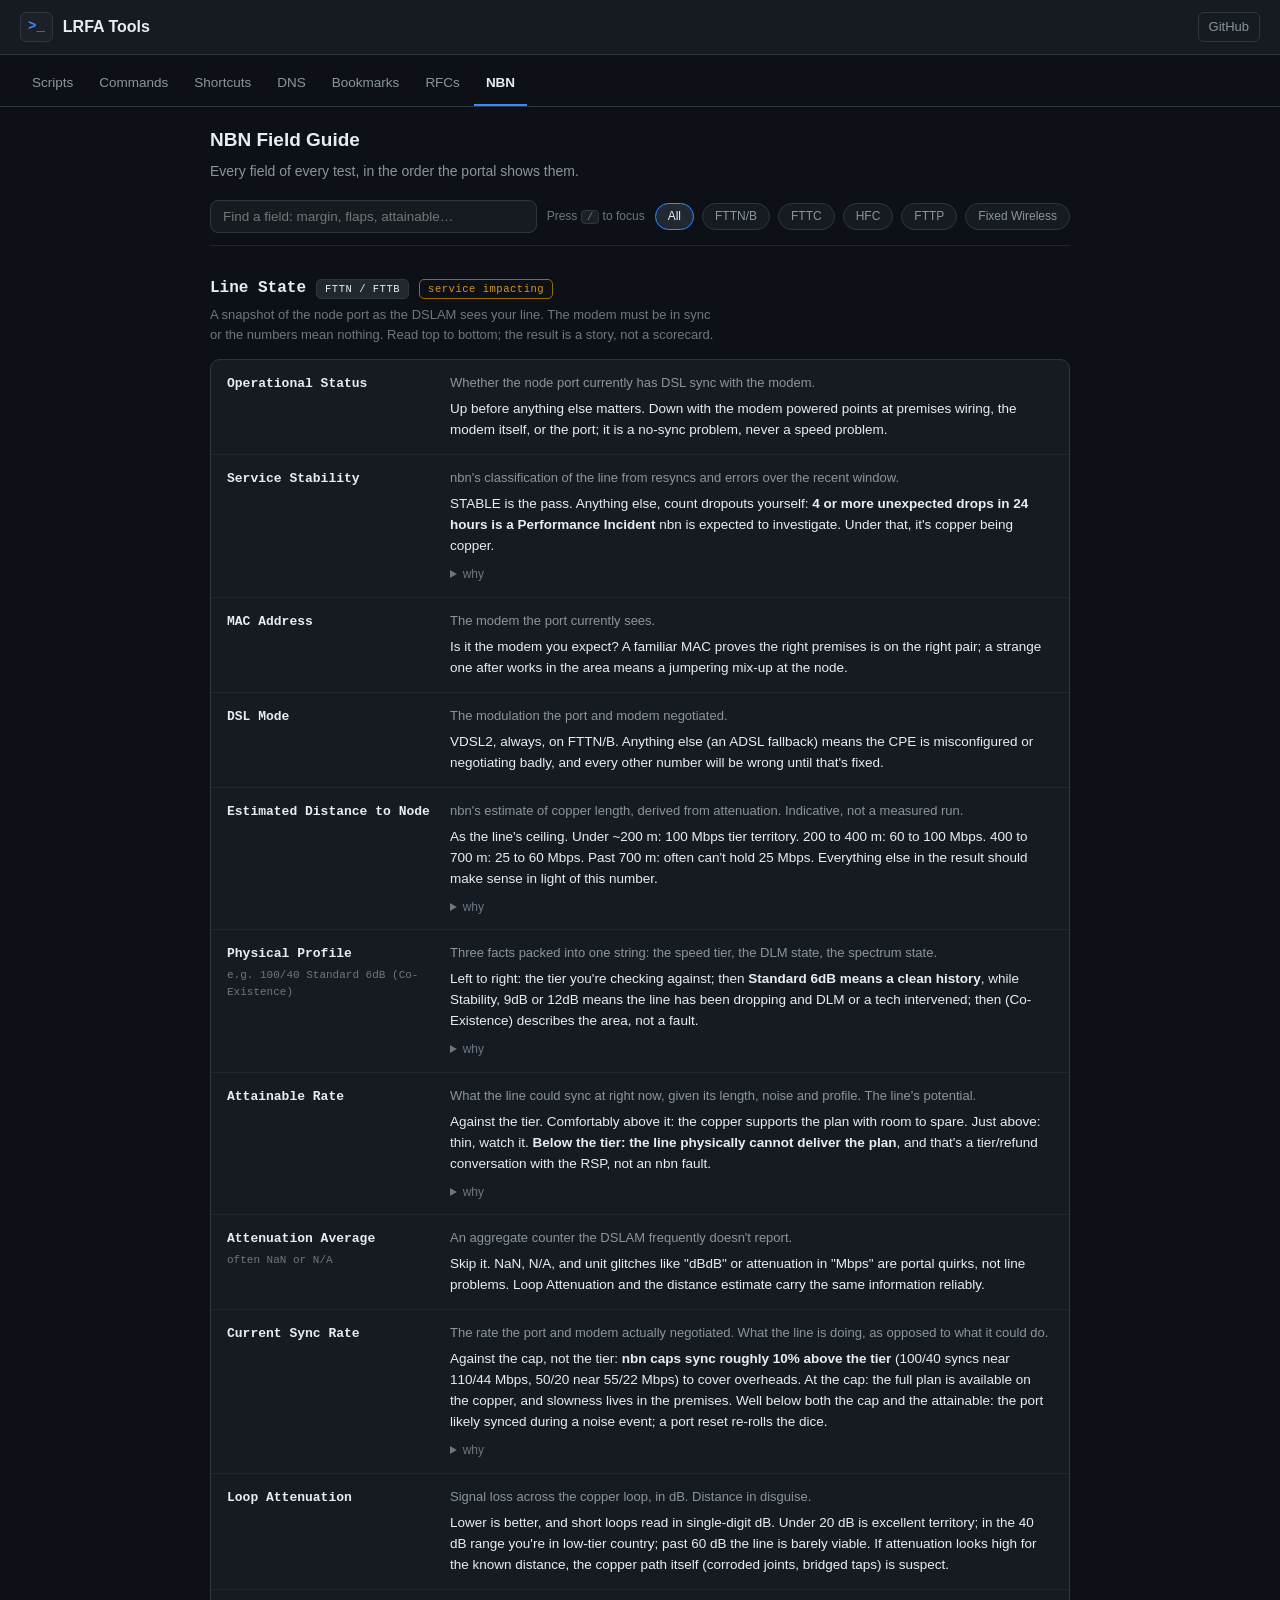
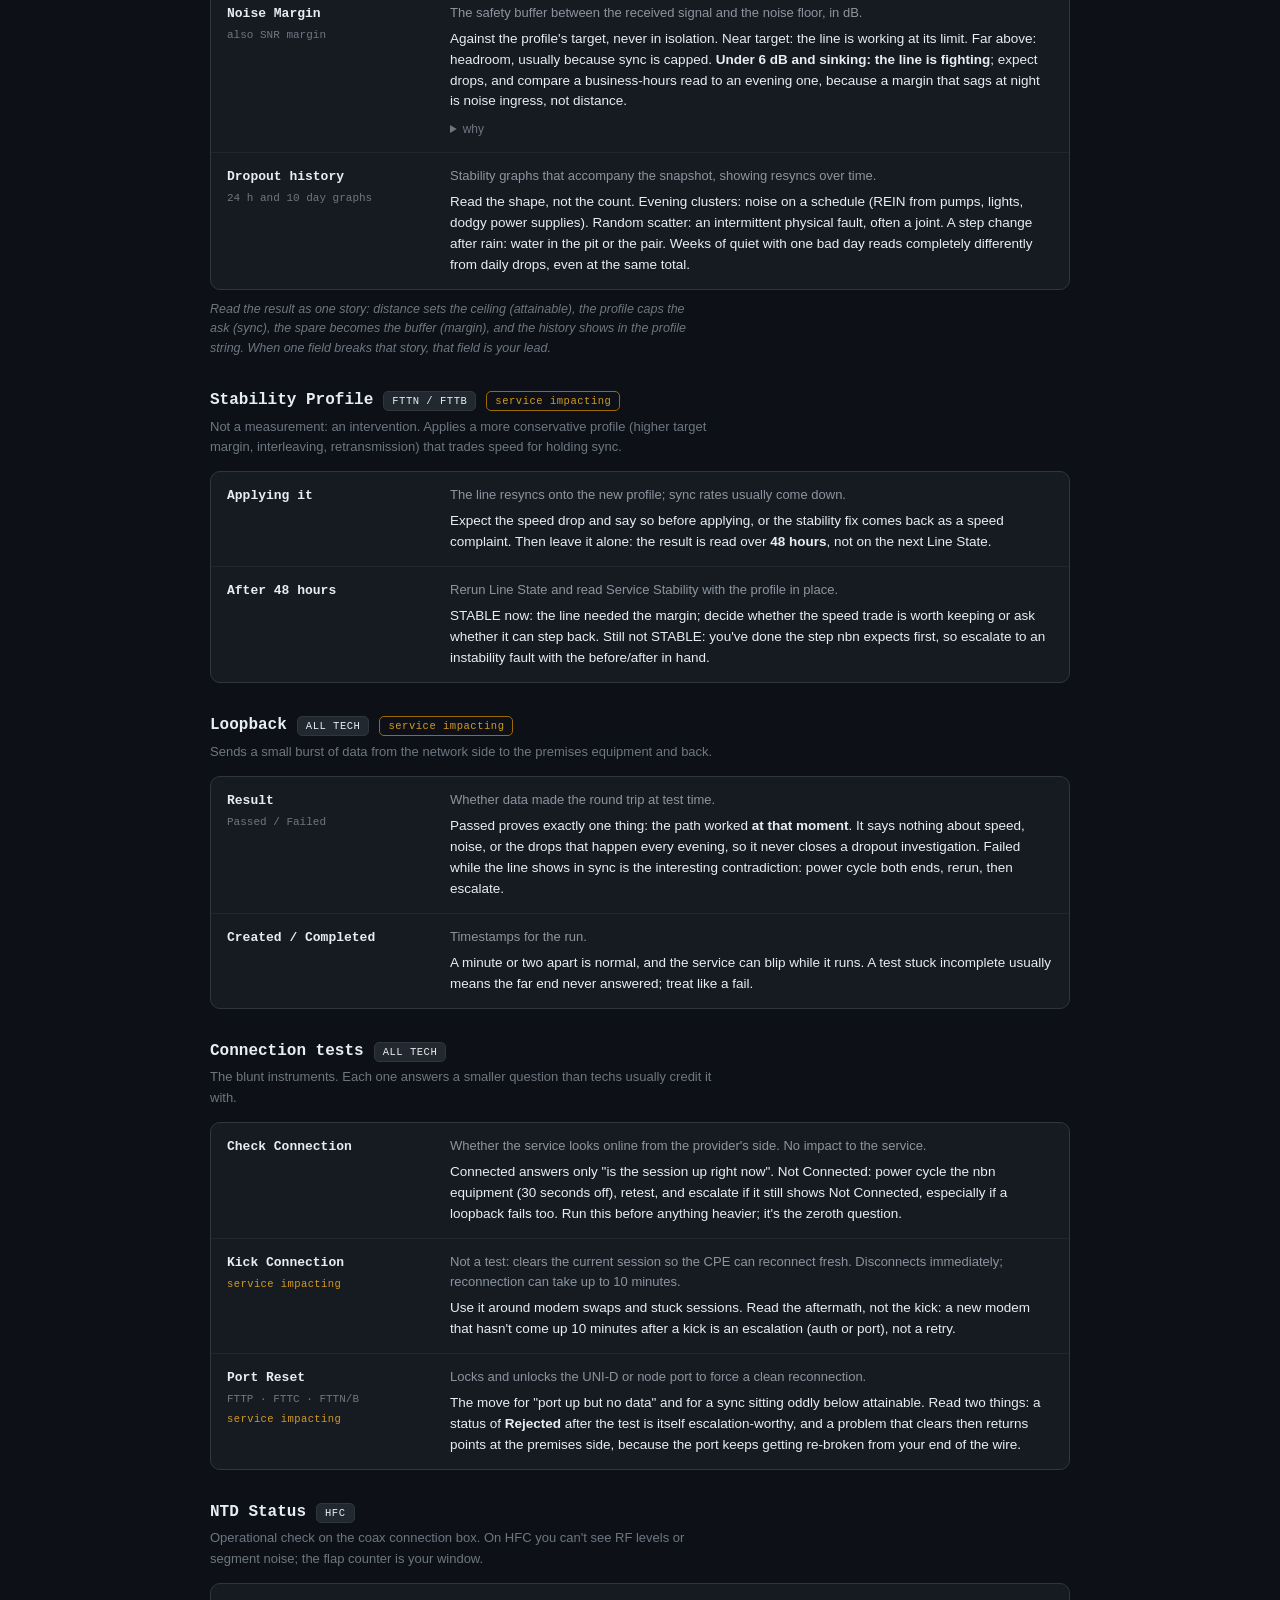
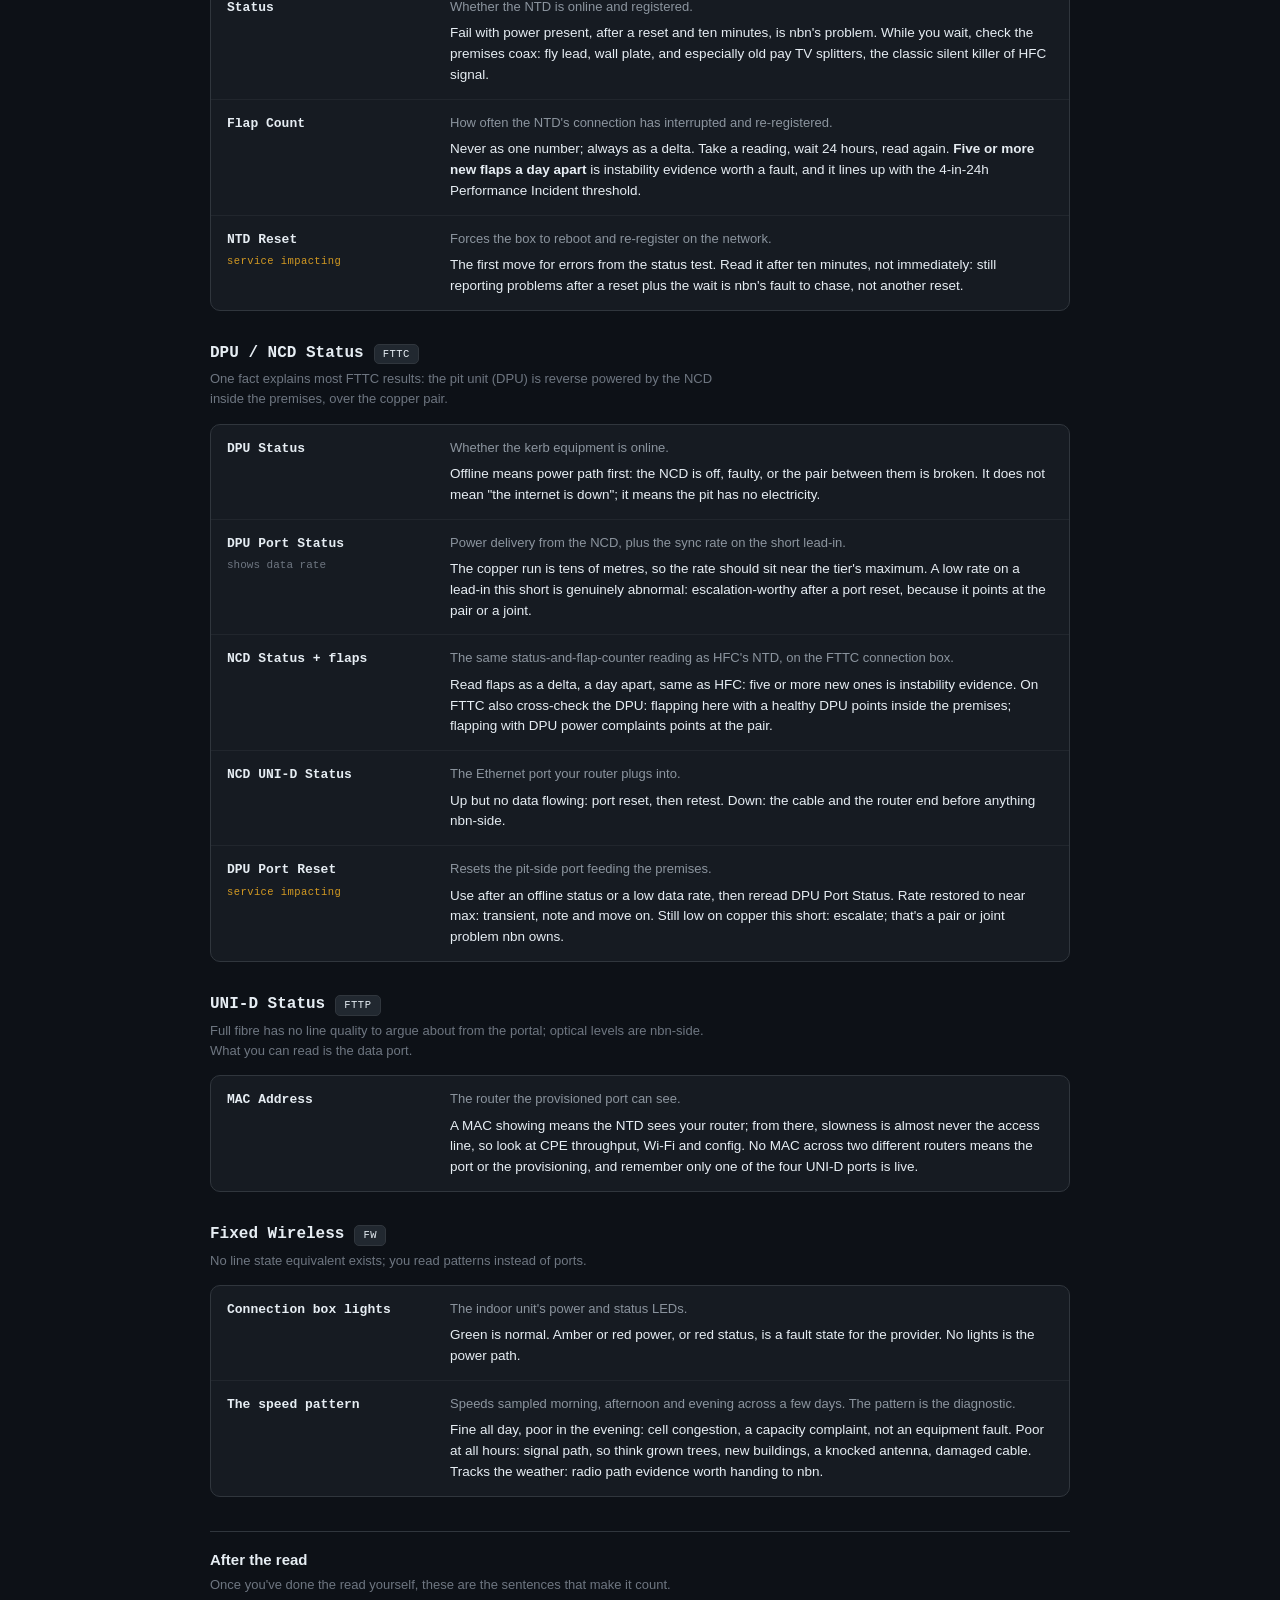
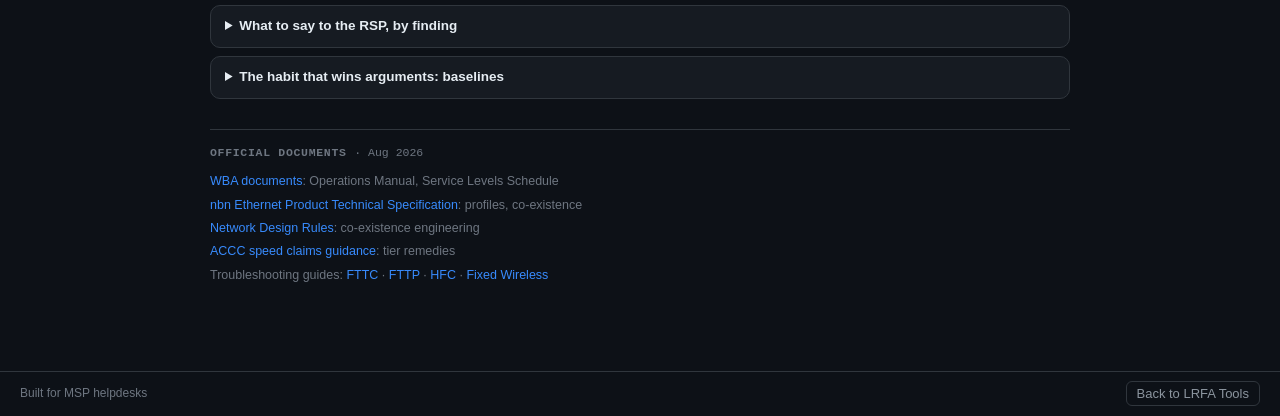
==== docs/nbn/index.html @ 5515a80c "Add NBN Field Guide section at /nbn/ with tab link" ====
<!DOCTYPE html>
<html lang="en-AU">
<head>
<meta charset="UTF-8">
<meta name="viewport" content="width=device-width, initial-scale=1.0">
<meta name="description" content="NBN Field Guide: a field-by-field reading reference for techs. Every field of every NBN test, in the order the portal shows them.">
<title>NBN Field Guide · LRFA Tools</title>
<style>
  :root {
    color-scheme: dark;
    --bg: #0d1117; --surface: #161b22; --card: #1c2128; --card-hover: #212830;
    --border: #30363d; --border-sub: #21262d;
    --text: #e6edf3; --sub: #8b949e; --sub2: #6e7681; --acc: #388bfd;
    --mono: SFMono-Regular, Consolas, "Liberation Mono", Menlo, monospace;
  }
  * { box-sizing: border-box; }
  body { margin: 0; background: var(--bg); color: var(--text); line-height: 1.55;
    font-family: -apple-system, BlinkMacSystemFont, "Segoe UI", Roboto, Helvetica, Arial, sans-serif; }
  a { color: var(--acc); text-decoration: none; }
  a:hover { text-decoration: underline; }

  header.site { display: flex; align-items: center; justify-content: space-between; background: var(--surface); border-bottom: 1px solid var(--border); padding: 12px 20px; position: sticky; top: 0; z-index: 5; }
  .brand { display: flex; align-items: center; gap: 10px; }
  .brand-icon { font-family: var(--mono); background: var(--card); border: 1px solid var(--border); border-radius: 6px; color: var(--acc); padding: 3px 7px; font-size: 14px; font-weight: 600; }
  .brand h1 { font-size: 16px; margin: 0; font-weight: 600; }
  .gh { color: var(--sub); font-size: 13px; border: 1px solid var(--border); border-radius: 6px; padding: 4px 10px; }
  .gh:hover { color: var(--text); text-decoration: none; }
  nav.tabs { display: flex; gap: 2px; padding: 10px 20px 0; border-bottom: 1px solid var(--border); overflow-x: auto; background: var(--bg); }
  .tab { color: var(--sub); font-size: 13.5px; padding: 8px 12px 10px; border-bottom: 2px solid transparent; white-space: nowrap; }
  .tab:hover { color: var(--text); text-decoration: none; }
  .tab.on { color: var(--text); border-bottom-color: var(--acc); font-weight: 600; }

  .wrap { max-width: 900px; margin: 0 auto; padding: 0 20px 64px; }
  .intro { padding: 18px 0 4px; }
  .intro h2 { font-size: 19px; margin: 0 0 6px; }
  .intro p { color: var(--sub); font-size: 14px; margin: 0; max-width: 68ch; }

  .controls { display: flex; flex-wrap: wrap; align-items: center; gap: 10px; padding: 14px 0 4px; position: sticky; top: 49px; background: var(--bg); z-index: 4; border-bottom: 1px solid var(--border-sub); padding-bottom: 12px; }
  #q { flex: 1; min-width: 200px; background: var(--surface); border: 1px solid var(--border); border-radius: 8px; color: var(--text); font-size: 13.5px; padding: 8px 12px; }
  #q:focus { outline: none; border-color: var(--acc); }
  .hint { color: var(--sub2); font-size: 12px; white-space: nowrap; }
  .hint kbd { background: var(--card); border: 1px solid var(--border); border-radius: 4px; padding: 0 5px; font-family: var(--mono); font-size: 11px; }
  .chips { display: flex; flex-wrap: wrap; gap: 8px; }
  .chip { font-size: 12px; color: var(--sub); background: var(--surface); border: 1px solid var(--border); border-radius: 999px; padding: 3px 12px; cursor: pointer; user-select: none; }
  .chip.on { background: var(--card-hover); border-color: var(--acc); color: var(--text); }

  section.test { margin-top: 30px; }
  .thead { display: flex; align-items: baseline; gap: 10px; flex-wrap: wrap; }
  .thead h3 { font-family: var(--mono); font-size: 16px; margin: 0; }
  .badge { font-family: var(--mono); font-size: 10.5px; letter-spacing: 0.05em; color: var(--text); background: var(--card-hover); border: 1px solid var(--border); border-radius: 5px; padding: 1px 8px; }
  .badge.si { border-color: #9e6a03; color: #d29922; background: transparent; }
  .tsub { color: var(--sub2); font-size: 13px; margin: 4px 0 0; max-width: 70ch; }
  .tnote { color: var(--sub2); font-size: 12.5px; margin: 10px 0 0; max-width: 70ch; font-style: italic; }

  .fields { margin-top: 14px; border: 1px solid var(--border); border-radius: 10px; background: var(--surface); overflow: hidden; }
  .field { display: grid; grid-template-columns: 205px minmax(0, 1fr); gap: 4px 18px; padding: 13px 16px; border-top: 1px solid var(--border-sub); }
  .field:first-child { border-top: 0; }
  .fname { font-family: var(--mono); font-size: 13px; font-weight: 600; color: var(--text); padding-top: 1px; }
  .fname .fx { display: block; font-weight: 400; font-size: 11px; color: var(--sub2); margin-top: 3px; }
  .fname .sit { display: block; font-weight: 400; font-size: 10.5px; letter-spacing: 0.04em; color: #d29922; margin-top: 3px; }
  .fbody .what { color: var(--sub); font-size: 13px; margin: 0 0 6px; }
  .fbody .read { color: var(--text); font-size: 13.5px; margin: 0; }
  .fbody details { margin-top: 8px; }
  .fbody summary { cursor: pointer; color: var(--sub2); font-size: 12px; user-select: none; }
  .fbody summary:hover { color: var(--sub); }
  .fbody details p { color: var(--sub); font-size: 12.5px; margin: 7px 0 0; max-width: 64ch; }
  mark { background: transparent; color: var(--text); font-weight: 600; }

  .after { margin-top: 34px; border-top: 1px solid var(--border); padding-top: 16px; }
  .after h3 { font-size: 15px; margin: 0 0 4px; }
  .after > p { color: var(--sub2); font-size: 13px; margin: 0 0 10px; }
  .after details { background: var(--surface); border: 1px solid var(--border); border-radius: 10px; padding: 0; margin-top: 8px; }
  .after summary { cursor: pointer; padding: 10px 14px; font-size: 13.5px; font-weight: 600; }
  .after .din { padding: 2px 14px 12px; }
  .after .din p { font-size: 13px; color: var(--sub); margin: 8px 0 0; max-width: 72ch; }
  .after .din .q { font-family: var(--mono); font-size: 12px; color: var(--sub); background: var(--bg); border: 1px solid var(--border-sub); border-radius: 6px; padding: 8px 11px; margin-top: 8px; }

  .docs { border-top: 1px solid var(--border); margin-top: 30px; padding-top: 14px; }
  .docs h4 { font-family: var(--mono); font-size: 11.5px; text-transform: uppercase; letter-spacing: 0.06em; color: var(--sub2); margin: 0 0 8px; font-weight: 600; }
  .docs h4 span { text-transform: none; letter-spacing: 0; font-weight: 400; }
  .docs ul { list-style: none; margin: 0; padding: 0; font-size: 12.5px; color: var(--sub2); }
  .docs li { padding: 2px 0; }
  footer.site { border-top: 1px solid var(--border); color: var(--sub2); font-size: 12px; padding: 12px 20px; display: flex; justify-content: space-between; margin-top: 20px; }
  .empty { color: var(--sub2); font-size: 13px; padding: 14px 4px; }
  [hidden] { display: none !important; }

  @media (max-width: 640px) {
    .field { grid-template-columns: 1fr; }
    .fname .fx { display: inline; margin-left: 6px; }
  }
  @media print {
    header.site, nav.tabs, .controls, .deeper, footer.site { display: none; }
    body { background: #fff; color: #111; }
    .fields, .after details { border-color: #bbb; background: #fff; }
    .field { border-color: #ddd; }
    .fname, .fbody .read, .thead h3 { color: #111; }
    .fbody .what, .fbody details p, .tsub { color: #444; }
    .fbody details { display: block; }
    .fbody details[open] summary { display: none; }
  }
</style>
</head>
<body>
<header class="site">
  <div class="brand"><span class="brand-icon">&gt;_</span><h1>LRFA Tools</h1></div>
  <a class="gh" href="https://github.com/lachlanalston/SupportTools">GitHub</a>
</header>
<nav class="tabs">
  <a class="tab" href="/">Scripts</a>
  <a class="tab" href="/">Commands</a>
  <a class="tab" href="/">Shortcuts</a>
  <a class="tab" href="/">DNS</a>
  <a class="tab" href="/">Bookmarks</a>
  <a class="tab" href="/">RFCs</a>
  <a class="tab on" href="/nbn/">NBN</a>
</nav>
<div class="wrap">

  <div class="intro">
    <h2>NBN Field Guide</h2>
    <p>Every field of every test, in the order the portal shows them.</p>
  </div>

  <div class="controls">
    <input type="search" id="q" placeholder="Find a field: margin, flaps, attainable…">
    <span class="hint">Press <kbd>/</kbd> to focus</span>
    <div class="chips" id="techchips">
      <span class="chip on" data-tech="all">All</span>
      <span class="chip" data-tech="fttn">FTTN/B</span>
      <span class="chip" data-tech="fttc">FTTC</span>
      <span class="chip" data-tech="hfc">HFC</span>
      <span class="chip" data-tech="fttp">FTTP</span>
      <span class="chip" data-tech="fw">Fixed Wireless</span>
    </div>
  </div>

  <section class="test" data-tech="fttn">
    <div class="thead"><h3>Line State</h3><span class="badge">FTTN / FTTB</span><span class="badge si">service impacting</span></div>
    <p class="tsub">A snapshot of the node port as the DSLAM sees your line. The modem must be in sync or the numbers mean nothing. Read top to bottom; the result is a story, not a scorecard.</p>
    <div class="fields">

      <div class="field" data-k="operational status up down sync port">
        <div class="fname">Operational Status</div>
        <div class="fbody">
          <p class="what">Whether the node port currently has DSL sync with the modem.</p>
          <p class="read">Up before anything else matters. Down with the modem powered points at premises wiring, the modem itself, or the port; it is a no-sync problem, never a speed problem.</p>
        </div>
      </div>

      <div class="field" data-k="service stability stable unstable dropouts resync performance incident">
        <div class="fname">Service Stability</div>
        <div class="fbody">
          <p class="what">nbn's classification of the line from resyncs and errors over the recent window.</p>
          <p class="read">STABLE is the pass. Anything else, count dropouts yourself: <mark>4 or more unexpected drops in 24 hours is a Performance Incident</mark> nbn is expected to investigate. Under that, it's copper being copper.</p>
          <details><summary>why</summary><p>nbn's own historical numbers called ~2.4 resyncs a day "stable" and up to 5 "risky". The PI threshold (introduced 2022) is the operative line: it obliges a ticket and, if needed, a truck roll. Timestamps are what make the count count.</p></details>
        </div>
      </div>

      <div class="field" data-k="mac address modem premises jumper">
        <div class="fname">MAC Address</div>
        <div class="fbody">
          <p class="what">The modem the port currently sees.</p>
          <p class="read">Is it the modem you expect? A familiar MAC proves the right premises is on the right pair; a strange one after works in the area means a jumpering mix-up at the node.</p>
        </div>
      </div>

      <div class="field" data-k="dsl mode vdsl2 adsl modulation">
        <div class="fname">DSL Mode</div>
        <div class="fbody">
          <p class="what">The modulation the port and modem negotiated.</p>
          <p class="read">VDSL2, always, on FTTN/B. Anything else (an ADSL fallback) means the CPE is misconfigured or negotiating badly, and every other number will be wrong until that's fixed.</p>
        </div>
      </div>

      <div class="field" data-k="estimated distance node metres attenuation loop length">
        <div class="fname">Estimated Distance to Node</div>
        <div class="fbody">
          <p class="what">nbn's estimate of copper length, derived from attenuation. Indicative, not a measured run.</p>
          <p class="read">As the line's ceiling. Under ~200 m: 100 Mbps tier territory. 200 to 400 m: 60 to 100 Mbps. 400 to 700 m: 25 to 60 Mbps. Past 700 m: often can't hold 25 Mbps. Everything else in the result should make sense in light of this number.</p>
          <details><summary>why</summary><p>Attenuation grows with distance and frequency, and VDSL2 leans on high frequencies, so distance dominates what the line can carry. The bands are community calibration, and co-existence drags each one down. If the estimate wildly disagrees with where the node visibly is, suspect the copper path (joints, bridged taps), not the map.</p></details>
        </div>
      </div>

      <div class="field" data-k="physical profile standard stability 6db 9db 12db co-existence dlm interleaving">
        <div class="fname">Physical Profile <span class="fx">e.g. 100/40 Standard 6dB (Co-Existence)</span></div>
        <div class="fbody">
          <p class="what">Three facts packed into one string: the speed tier, the DLM state, the spectrum state.</p>
          <p class="read">Left to right: the tier you're checking against; then <mark>Standard 6dB means a clean history</mark>, while Stability, 9dB or 12dB means the line has been dropping and DLM or a tech intervened; then (Co-Existence) describes the area, not a fault.</p>
          <details><summary>why</summary><p>DLM watches errors and resyncs, and moves misbehaving lines toward higher target margins, interleaving and retransmission, each step trading speed for staying up. So the profile string is the line's disciplinary record. Co-existence means legacy ADSL/special services still share the copper, so the node runs restricted spectrum; it mostly costs long lines, barely matters on short ones, and some areas never exit it.</p></details>
        </div>
      </div>

      <div class="field" data-k="attainable rate maximum could tier speed mbps">
        <div class="fname">Attainable Rate</div>
        <div class="fbody">
          <p class="what">What the line could sync at right now, given its length, noise and profile. The line's potential.</p>
          <p class="read">Against the tier. Comfortably above it: the copper supports the plan with room to spare. Just above: thin, watch it. <mark>Below the tier: the line physically cannot deliver the plan</mark>, and that's a tier/refund conversation with the RSP, not an nbn fault.</p>
          <details><summary>why</summary><p>Under ACCC speed-claims guidance, RSPs must check attainable after activation and offer remedies (lower tier with refund, or exit) when a line can't reach the plan. nbn itself only commits to floors far below the tiers: 12/1 Mbps on FTTN during co-existence, 25/5 Mbps after. That's why "it's within spec" and "your 100/40 does 40" can both be true. The exception that IS a fault: attainable degrading against the line's own history, so screenshot baselines while things are healthy.</p></details>
        </div>
      </div>

      <div class="field" data-k="attenuation average nan n/a quirk units dbdb mbps">
        <div class="fname">Attenuation Average <span class="fx">often NaN or N/A</span></div>
        <div class="fbody">
          <p class="what">An aggregate counter the DSLAM frequently doesn't report.</p>
          <p class="read">Skip it. NaN, N/A, and unit glitches like "dBdB" or attenuation in "Mbps" are portal quirks, not line problems. Loop Attenuation and the distance estimate carry the same information reliably.</p>
        </div>
      </div>

      <div class="field" data-k="current sync rate cap tier overhead speed mbps 110 44">
        <div class="fname">Current Sync Rate</div>
        <div class="fbody">
          <p class="what">The rate the port and modem actually negotiated. What the line is doing, as opposed to what it could do.</p>
          <p class="read">Against the cap, not the tier: <mark>nbn caps sync roughly 10% above the tier</mark> (100/40 syncs near 110/44 Mbps, 50/20 near 55/22 Mbps) to cover overheads. At the cap: the full plan is available on the copper, and slowness lives in the premises. Well below both the cap and the attainable: the port likely synced during a noise event; a port reset re-rolls the dice.</p>
          <details><summary>why</summary><p>DSL framing and Ethernet overheads eat a slice of the raw sync, so nbn provisions the extra ~10% to make the tier deliverable at layer 3. The gap between a big attainable and a capped sync isn't lost speed; it's the DSLAM deliberately holding the line at the provisioned rate, and the spare capacity shows up in the noise margin instead.</p></details>
        </div>
      </div>

      <div class="field" data-k="loop attenuation db signal loss distance">
        <div class="fname">Loop Attenuation</div>
        <div class="fbody">
          <p class="what">Signal loss across the copper loop, in dB. Distance in disguise.</p>
          <p class="read">Lower is better, and short loops read in single-digit dB. Under 20 dB is excellent territory; in the 40 dB range you're in low-tier country; past 60 dB the line is barely viable. If attenuation looks high for the known distance, the copper path itself (corroded joints, bridged taps) is suspect.</p>
        </div>
      </div>

      <div class="field" data-k="noise margin snr signal target 6db headroom dropouts night">
        <div class="fname">Noise Margin <span class="fx">also SNR margin</span></div>
        <div class="fbody">
          <p class="what">The safety buffer between the received signal and the noise floor, in dB.</p>
          <p class="read">Against the profile's target, never in isolation. Near target: the line is working at its limit. Far above: headroom, usually because sync is capped. <mark>Under 6 dB and sinking: the line is fighting</mark>; expect drops, and compare a business-hours read to an evening one, because a margin that sags at night is noise ingress, not distance.</p>
          <details><summary>why</summary><p>The DSLAM tunes sync to hold the target margin, so margin and sync are two ends of one trade. A capped line banks its surplus as margin (17+ dB on a short loop is normal and excellent). REIN from pumps, lights and dodgy power supplies runs on a schedule, which is why the day/night comparison is diagnostic.</p></details>
        </div>
      </div>

      <div class="field" data-k="dropout history graph 24 hour 10 day stability chart clusters night">
        <div class="fname">Dropout history <span class="fx">24 h and 10 day graphs</span></div>
        <div class="fbody">
          <p class="what">Stability graphs that accompany the snapshot, showing resyncs over time.</p>
          <p class="read">Read the shape, not the count. Evening clusters: noise on a schedule (REIN from pumps, lights, dodgy power supplies). Random scatter: an intermittent physical fault, often a joint. A step change after rain: water in the pit or the pair. Weeks of quiet with one bad day reads completely differently from daily drops, even at the same total.</p>
        </div>
      </div>

    </div>
    <p class="tnote">Read the result as one story: distance sets the ceiling (attainable), the profile caps the ask (sync), the spare becomes the buffer (margin), and the history shows in the profile string. When one field breaks that story, that field is your lead.</p>
  </section>

  <section class="test" data-tech="fttn">
    <div class="thead"><h3>Stability Profile</h3><span class="badge">FTTN / FTTB</span><span class="badge si">service impacting</span></div>
    <p class="tsub">Not a measurement: an intervention. Applies a more conservative profile (higher target margin, interleaving, retransmission) that trades speed for holding sync.</p>
    <div class="fields">
      <div class="field" data-k="stability profile apply 48 hours speed drop interleaving">
        <div class="fname">Applying it</div>
        <div class="fbody">
          <p class="what">The line resyncs onto the new profile; sync rates usually come down.</p>
          <p class="read">Expect the speed drop and say so before applying, or the stability fix comes back as a speed complaint. Then leave it alone: the result is read over <mark>48 hours</mark>, not on the next Line State.</p>
        </div>
      </div>
      <div class="field" data-k="stability profile after 48 hours retest escalate unstable step back">
        <div class="fname">After 48 hours</div>
        <div class="fbody">
          <p class="what">Rerun Line State and read Service Stability with the profile in place.</p>
          <p class="read">STABLE now: the line needed the margin; decide whether the speed trade is worth keeping or ask whether it can step back. Still not STABLE: you've done the step nbn expects first, so escalate to an instability fault with the before/after in hand.</p>
        </div>
      </div>
    </div>
  </section>

  <section class="test" data-tech="all">
    <div class="thead"><h3>Loopback</h3><span class="badge">ALL TECH</span><span class="badge si">service impacting</span></div>
    <p class="tsub">Sends a small burst of data from the network side to the premises equipment and back.</p>
    <div class="fields">
      <div class="field" data-k="loopback result passed failed completed">
        <div class="fname">Result <span class="fx">Passed / Failed</span></div>
        <div class="fbody">
          <p class="what">Whether data made the round trip at test time.</p>
          <p class="read">Passed proves exactly one thing: the path worked <mark>at that moment</mark>. It says nothing about speed, noise, or the drops that happen every evening, so it never closes a dropout investigation. Failed while the line shows in sync is the interesting contradiction: power cycle both ends, rerun, then escalate.</p>
        </div>
      </div>
      <div class="field" data-k="loopback created completed time duration">
        <div class="fname">Created / Completed</div>
        <div class="fbody">
          <p class="what">Timestamps for the run.</p>
          <p class="read">A minute or two apart is normal, and the service can blip while it runs. A test stuck incomplete usually means the far end never answered; treat like a fail.</p>
        </div>
      </div>
    </div>
  </section>

  <section class="test" data-tech="all">
    <div class="thead"><h3>Connection tests</h3><span class="badge">ALL TECH</span></div>
    <p class="tsub">The blunt instruments. Each one answers a smaller question than techs usually credit it with.</p>
    <div class="fields">
      <div class="field" data-k="check connection online status provider not connected">
        <div class="fname">Check Connection</div>
        <div class="fbody">
          <p class="what">Whether the service looks online from the provider's side. No impact to the service.</p>
          <p class="read">Connected answers only "is the session up right now". Not Connected: power cycle the nbn equipment (30 seconds off), retest, and escalate if it still shows Not Connected, especially if a loopback fails too. Run this before anything heavier; it's the zeroth question.</p>
        </div>
      </div>
      <div class="field" data-k="kick connection clear session modem swap reconnect 10 minutes">
        <div class="fname">Kick Connection <span class="sit">service impacting</span></div>
        <div class="fbody">
          <p class="what">Not a test: clears the current session so the CPE can reconnect fresh. Disconnects immediately; reconnection can take up to 10 minutes.</p>
          <p class="read">Use it around modem swaps and stuck sessions. Read the aftermath, not the kick: a new modem that hasn't come up 10 minutes after a kick is an escalation (auth or port), not a retry.</p>
        </div>
      </div>
      <div class="field" data-k="port reset uni-d node lock unlock rejected sync low speed">
        <div class="fname">Port Reset <span class="fx">FTTP · FTTC · FTTN/B</span> <span class="sit">service impacting</span></div>
        <div class="fbody">
          <p class="what">Locks and unlocks the UNI-D or node port to force a clean reconnection.</p>
          <p class="read">The move for "port up but no data" and for a sync sitting oddly below attainable. Read two things: a status of <mark>Rejected</mark> after the test is itself escalation-worthy, and a problem that clears then returns points at the premises side, because the port keeps getting re-broken from your end of the wire.</p>
        </div>
      </div>
    </div>
  </section>

  <section class="test" data-tech="hfc">
    <div class="thead"><h3>NTD Status</h3><span class="badge">HFC</span></div>
    <p class="tsub">Operational check on the coax connection box. On HFC you can't see RF levels or segment noise; the flap counter is your window.</p>
    <div class="fields">
      <div class="field" data-k="ntd status hfc fail power">
        <div class="fname">Status</div>
        <div class="fbody">
          <p class="what">Whether the NTD is online and registered.</p>
          <p class="read">Fail with power present, after a reset and ten minutes, is nbn's problem. While you wait, check the premises coax: fly lead, wall plate, and especially old pay TV splitters, the classic silent killer of HFC signal.</p>
        </div>
      </div>
      <div class="field" data-k="flap count flaps hfc dropouts 24 hours">
        <div class="fname">Flap Count</div>
        <div class="fbody">
          <p class="what">How often the NTD's connection has interrupted and re-registered.</p>
          <p class="read">Never as one number; always as a delta. Take a reading, wait 24 hours, read again. <mark>Five or more new flaps a day apart</mark> is instability evidence worth a fault, and it lines up with the 4-in-24h Performance Incident threshold.</p>
        </div>
      </div>
      <div class="field" data-k="ntd reset reboot hfc re-register 10 minutes">
        <div class="fname">NTD Reset <span class="sit">service impacting</span></div>
        <div class="fbody">
          <p class="what">Forces the box to reboot and re-register on the network.</p>
          <p class="read">The first move for errors from the status test. Read it after ten minutes, not immediately: still reporting problems after a reset plus the wait is nbn's fault to chase, not another reset.</p>
        </div>
      </div>
    </div>
  </section>

  <section class="test" data-tech="fttc">
    <div class="thead"><h3>DPU / NCD Status</h3><span class="badge">FTTC</span></div>
    <p class="tsub">One fact explains most FTTC results: the pit unit (DPU) is reverse powered by the NCD inside the premises, over the copper pair.</p>
    <div class="fields">
      <div class="field" data-k="dpu status offline pit power reverse fttc">
        <div class="fname">DPU Status</div>
        <div class="fbody">
          <p class="what">Whether the kerb equipment is online.</p>
          <p class="read">Offline means power path first: the NCD is off, faulty, or the pair between them is broken. It does not mean "the internet is down"; it means the pit has no electricity.</p>
        </div>
      </div>
      <div class="field" data-k="dpu port status data rate sync lead-in fttc">
        <div class="fname">DPU Port Status <span class="fx">shows data rate</span></div>
        <div class="fbody">
          <p class="what">Power delivery from the NCD, plus the sync rate on the short lead-in.</p>
          <p class="read">The copper run is tens of metres, so the rate should sit near the tier's maximum. A low rate on a lead-in this short is genuinely abnormal: escalation-worthy after a port reset, because it points at the pair or a joint.</p>
        </div>
      </div>
      <div class="field" data-k="ncd status flaps fttc dropouts delta 24 hours">
        <div class="fname">NCD Status + flaps</div>
        <div class="fbody">
          <p class="what">The same status-and-flap-counter reading as HFC's NTD, on the FTTC connection box.</p>
          <p class="read">Read flaps as a delta, a day apart, same as HFC: five or more new ones is instability evidence. On FTTC also cross-check the DPU: flapping here with a healthy DPU points inside the premises; flapping with DPU power complaints points at the pair.</p>
        </div>
      </div>
      <div class="field" data-k="ncd uni-d port reset fttc dataflow">
        <div class="fname">NCD UNI-D Status</div>
        <div class="fbody">
          <p class="what">The Ethernet port your router plugs into.</p>
          <p class="read">Up but no data flowing: port reset, then retest. Down: the cable and the router end before anything nbn-side.</p>
        </div>
      </div>
      <div class="field" data-k="dpu port reset fttc low rate offline">
        <div class="fname">DPU Port Reset <span class="sit">service impacting</span></div>
        <div class="fbody">
          <p class="what">Resets the pit-side port feeding the premises.</p>
          <p class="read">Use after an offline status or a low data rate, then reread DPU Port Status. Rate restored to near max: transient, note and move on. Still low on copper this short: escalate; that's a pair or joint problem nbn owns.</p>
        </div>
      </div>
    </div>
  </section>

  <section class="test" data-tech="fttp">
    <div class="thead"><h3>UNI-D Status</h3><span class="badge">FTTP</span></div>
    <p class="tsub">Full fibre has no line quality to argue about from the portal; optical levels are nbn-side. What you can read is the data port.</p>
    <div class="fields">
      <div class="field" data-k="uni-d mac address port provisioned fttp ntd">
        <div class="fname">MAC Address</div>
        <div class="fbody">
          <p class="what">The router the provisioned port can see.</p>
          <p class="read">A MAC showing means the NTD sees your router; from there, slowness is almost never the access line, so look at CPE throughput, Wi-Fi and config. No MAC across two different routers means the port or the provisioning, and remember only one of the four UNI-D ports is live.</p>
        </div>
      </div>
    </div>
  </section>

  <section class="test" data-tech="fw">
    <div class="thead"><h3>Fixed Wireless</h3><span class="badge">FW</span></div>
    <p class="tsub">No line state equivalent exists; you read patterns instead of ports.</p>
    <div class="fields">
      <div class="field" data-k="fixed wireless lights power status odu">
        <div class="fname">Connection box lights</div>
        <div class="fbody">
          <p class="what">The indoor unit's power and status LEDs.</p>
          <p class="read">Green is normal. Amber or red power, or red status, is a fault state for the provider. No lights is the power path.</p>
        </div>
      </div>
      <div class="field" data-k="fixed wireless speed pattern congestion evening weather line of sight">
        <div class="fname">The speed pattern</div>
        <div class="fbody">
          <p class="what">Speeds sampled morning, afternoon and evening across a few days. The pattern is the diagnostic.</p>
          <p class="read">Fine all day, poor in the evening: cell congestion, a capacity complaint, not an equipment fault. Poor at all hours: signal path, so think grown trees, new buildings, a knocked antenna, damaged cable. Tracks the weather: radio path evidence worth handing to nbn.</p>
        </div>
      </div>
    </div>
  </section>


  <div class="after">
    <h3>After the read</h3>
    <p>Once you've done the read yourself, these are the sentences that make it count.</p>
    <details>
      <summary>What to say to the RSP, by finding</summary>
      <div class="din">
        <p><mark>Read: unstable.</mark></p>
        <div class="q">"Line State shows the service as UNSTABLE with [N] resyncs. Please apply a stability profile; I will retest in 48 hours and want an nbn instability fault raised if it has not returned to STABLE."</div>
        <p><mark>Read: dropouts past the PI threshold.</mark></p>
        <div class="q">"I have logged [N] dropouts in 24 hours with timestamps, which exceeds nbn's Performance Incident threshold of 4 unexpected dropouts per day. Please raise it with nbn as a Performance Incident."</div>
        <p><mark>Read: attainable below the tier.</mark></p>
        <div class="q">"Attainable is [X/Y] on a [tier] service. The line cannot support the tier, so please run the speed review process: I want the ACCC remedy options (tier move with refund), and an nbn investigation only if this is a degradation from previous attainable figures."</div>
        <p><mark>Read: degraded against its own baseline.</mark></p>
        <div class="q">"Attainable was [A/B] on [date] (screenshot attached) and is now [C/D] on the same profile. That is a physical degradation of the line, please lodge it with nbn."</div>
        <p><mark>Read: healthy line, slow experience.</mark> Say nothing to nbn. The access line is exonerated; work the premises: wired test at the modem, CPE throughput, Wi-Fi, cabling, the measuring device.</p>
      </div>
    </details>
    <details>
      <summary>The habit that wins arguments: baselines</summary>
      <div class="din">
        <p>Snapshot results while services are healthy: at activation, after any nbn work, and at every suspected fault. A line measurably worse than its own baseline is the single most persuasive artifact you can hand an RSP; a single bad snapshot is dismissible. For suspected noise, capture one business-hours read and one evening read and compare margins.</p>
      </div>
    </details>
  </div>

  <div class="docs">
    <h4>Official documents <span>· Aug 2026</span></h4>
    <ul>
      <li><a href="https://www.nbnco.com.au/rsps/supply-agreements/wba">WBA documents</a>: Operations Manual, Service Levels Schedule</li>
      <li><a href="https://www.nbnco.com.au/content/dam/nbn/documents/sell/wba/2025/sfaa-wba-nbn-ethernet-product-technical-specification-20250914.pdf.coredownload.pdf">nbn Ethernet Product Technical Specification</a>: profiles, co-existence</li>
      <li><a href="https://www.accc.gov.au/system/files/NBN%20Co%20Network%20Design%20Rules.pdf">Network Design Rules</a>: co-existence engineering</li>
      <li><a href="https://www.accc.gov.au/by-industry/telecommunications-and-internet/broadband-speed-claims-industry-guidance">ACCC speed claims guidance</a>: tier remedies</li>
      <li>Troubleshooting guides: <a href="https://www.nbnco.com.au/content/dam/nbnco2/documents/Connect-Kits/res/1930120-fttc-troubleshooting-10pp-online-fa.pdf.coredownload.pdf">FTTC</a> · <a href="https://www.nbnco.com.au/content/dam/nbnco/documents/nbn-fibre-user-guide.pdf.coredownload.pdf">FTTP</a> · <a href="https://www.nbnco.com.au/content/dam/nbnco2/documents/nbn-hfc-setup-guide.pdf.coredownload.pdf">HFC</a> · <a href="https://www.nbnco.com.au/content/dam/nbn/documents/support/fixed-wireless/nbn-fixed-wireless-troubleshooting-guide.pdf.coredownload.pdf">Fixed Wireless</a></li>
    </ul>
  </div>
</div>
<footer class="site"><span>Built for MSP helpdesks</span><span><a class="gh" href="/">Back to LRFA Tools</a></span></footer>
<script>
(function () {
  "use strict";
  var $ = function (s) { return document.querySelector(s); };
  var all = function (s) { return Array.prototype.slice.call(document.querySelectorAll(s)); };
  var activeTech = "all";

  function apply() {
    var q = $("#q").value.trim().toLowerCase();
    all("section.test").forEach(function (sec) {
      var secTech = sec.getAttribute("data-tech");
      var techOk = activeTech === "all" || secTech === "all" || secTech === activeTech;
      var shown = 0;
      all(".field", sec);
      Array.prototype.forEach.call(sec.querySelectorAll(".field"), function (f) {
        var hayEl = f.querySelector(".fname");
        var hay = ((f.getAttribute("data-k") || "") + " " + f.textContent).toLowerCase();
        var ok = techOk && (!q || hay.indexOf(q) !== -1);
        f.hidden = !ok;
        if (ok) shown++;
      });
      sec.hidden = !(techOk && shown > 0);
    });
  }
  $("#q").addEventListener("input", apply);
  $("#techchips").addEventListener("click", function (e) {
    var chip = e.target.closest(".chip");
    if (!chip) return;
    activeTech = chip.getAttribute("data-tech");
    all("#techchips .chip").forEach(function (c) { c.classList.toggle("on", c === chip); });
    apply();
  });
  document.addEventListener("keydown", function (e) {
    if (e.key === "/" && !/^(INPUT|SELECT|TEXTAREA)$/.test(document.activeElement.tagName)) {
      e.preventDefault(); $("#q").focus();
    }
  });
})();
</script>
</body>
</html>
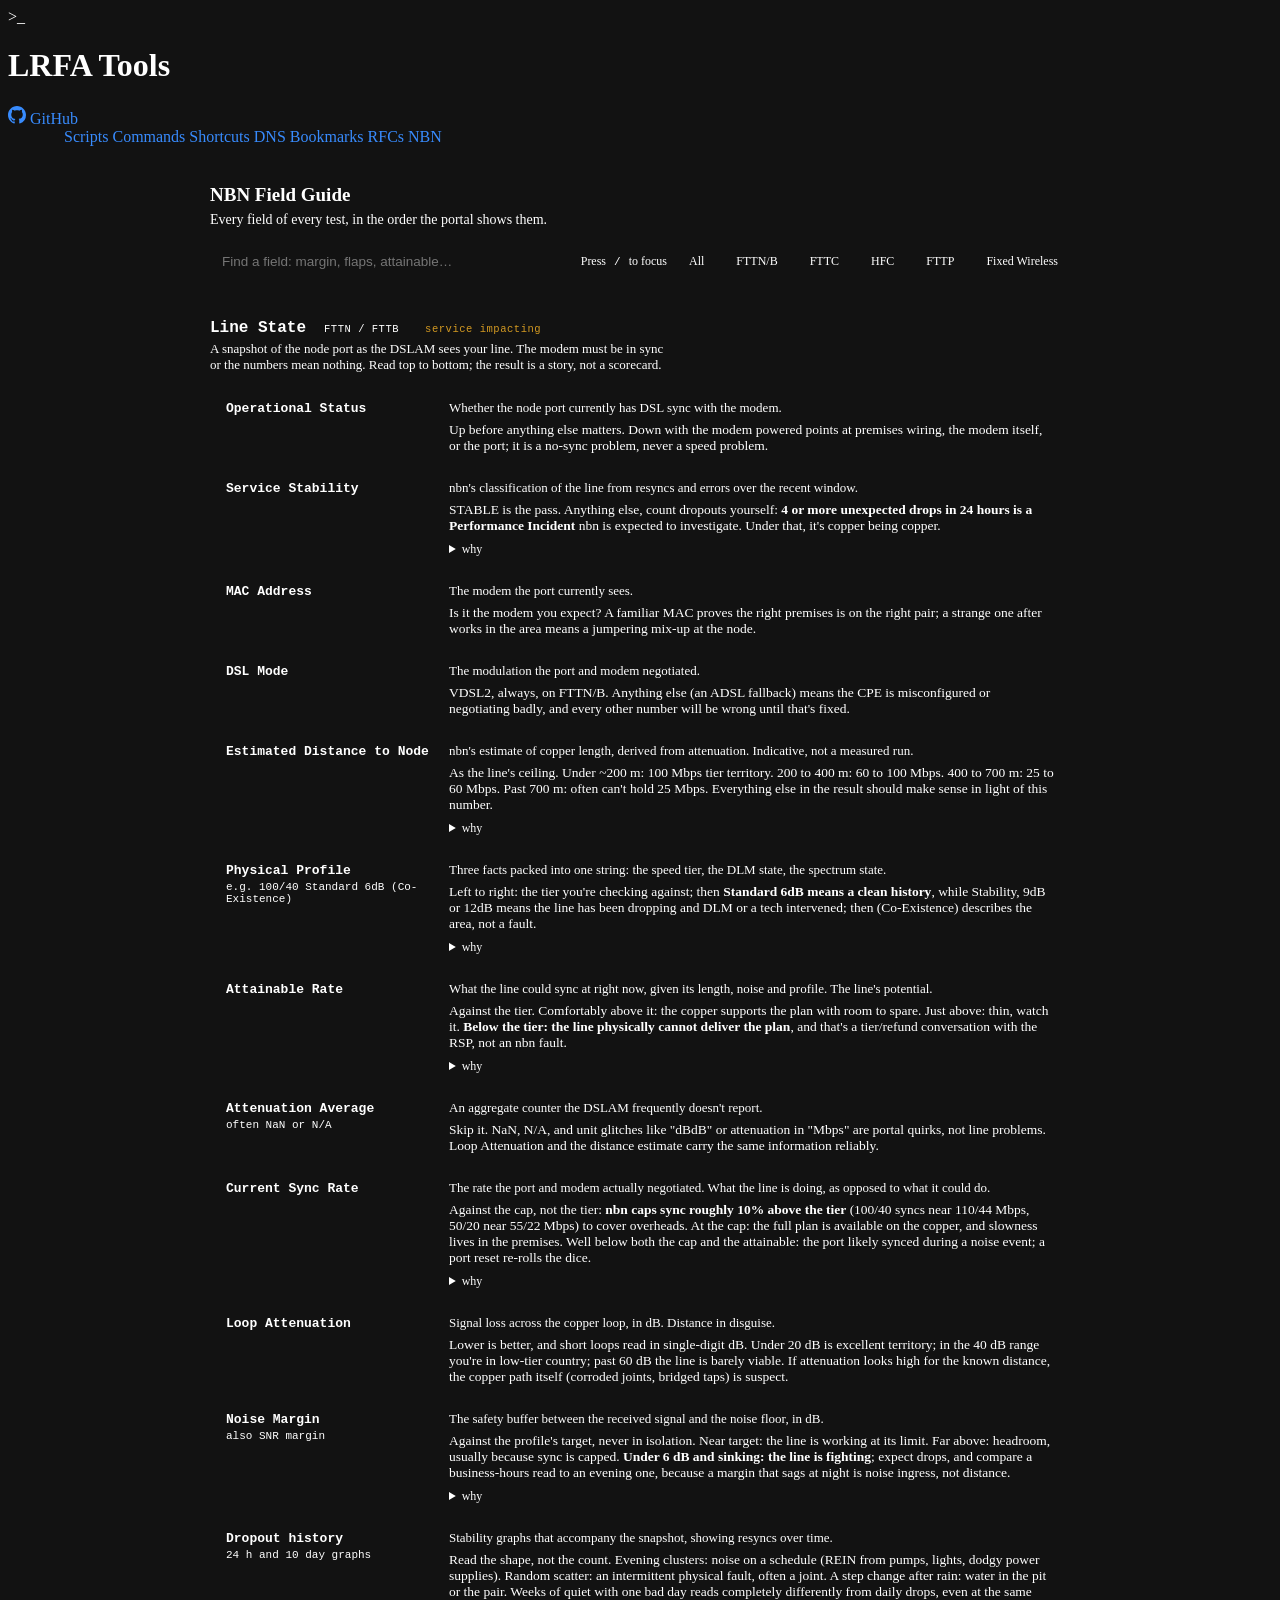
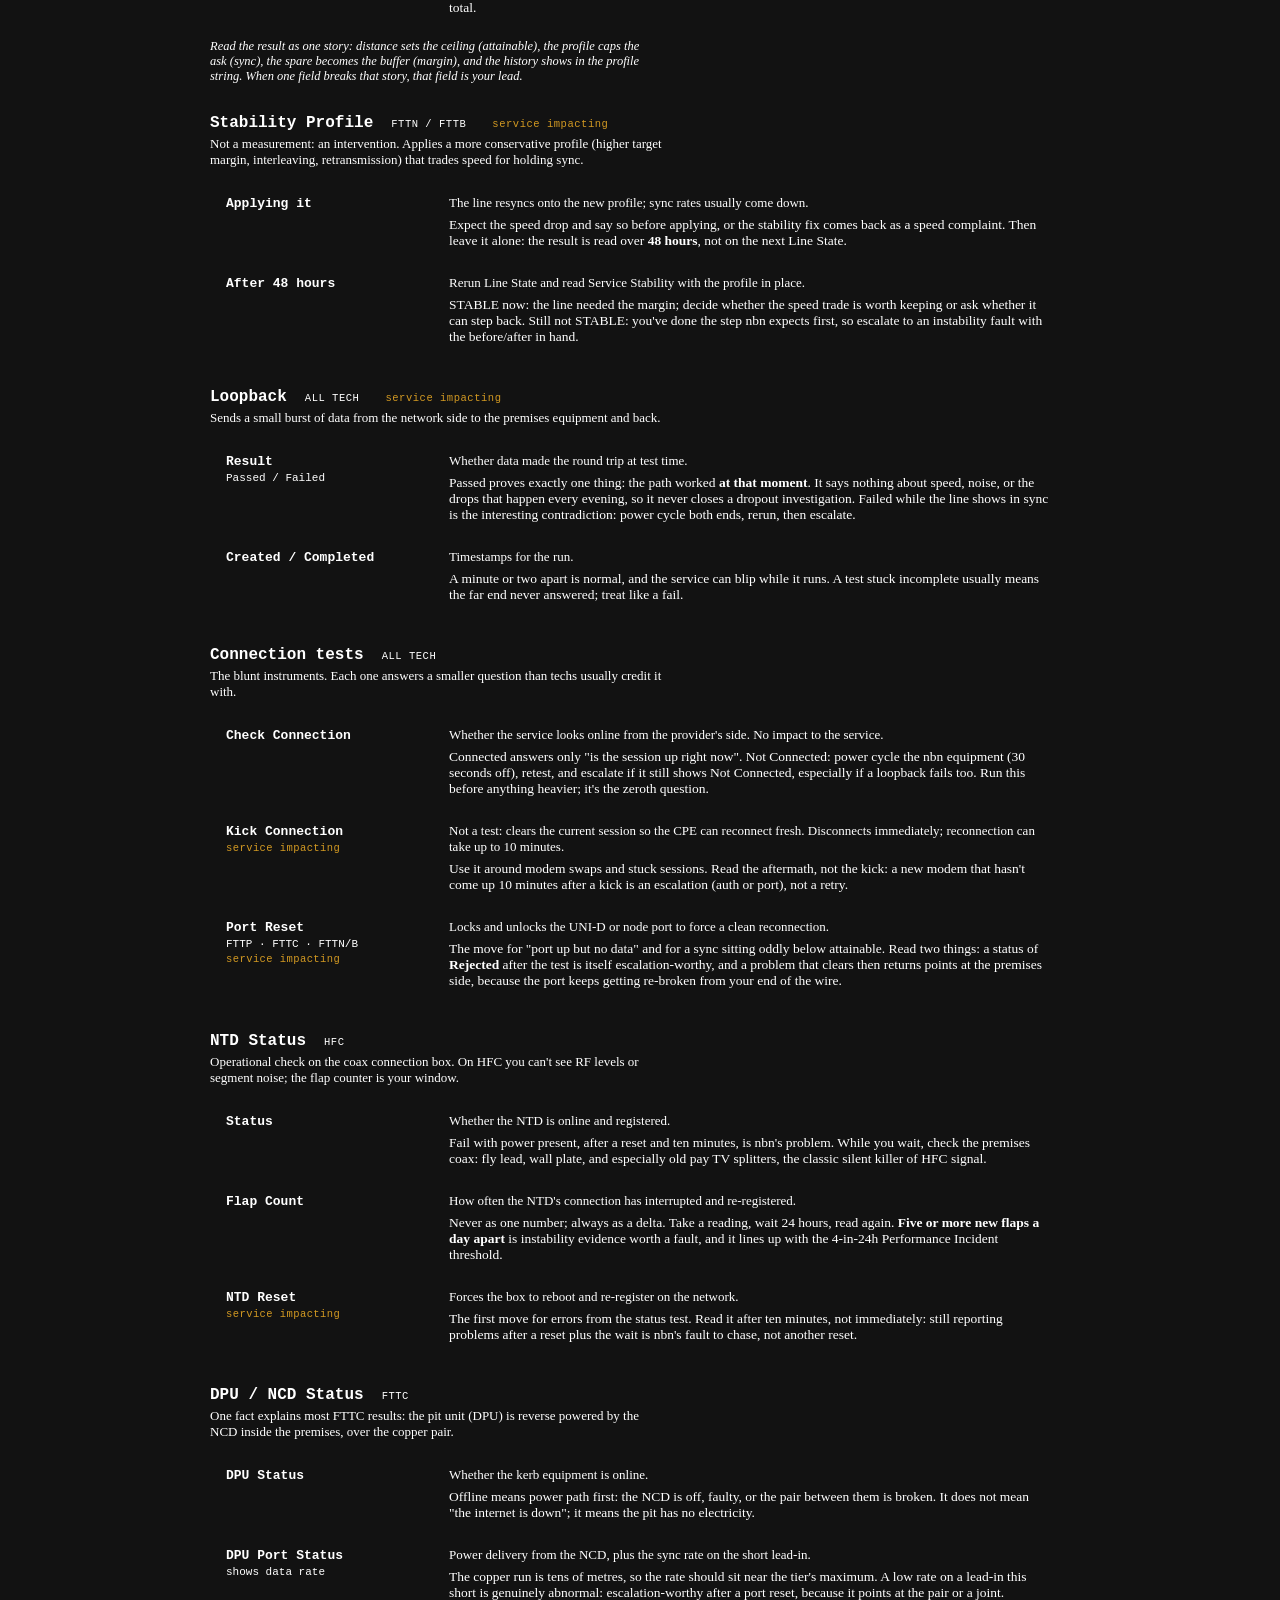
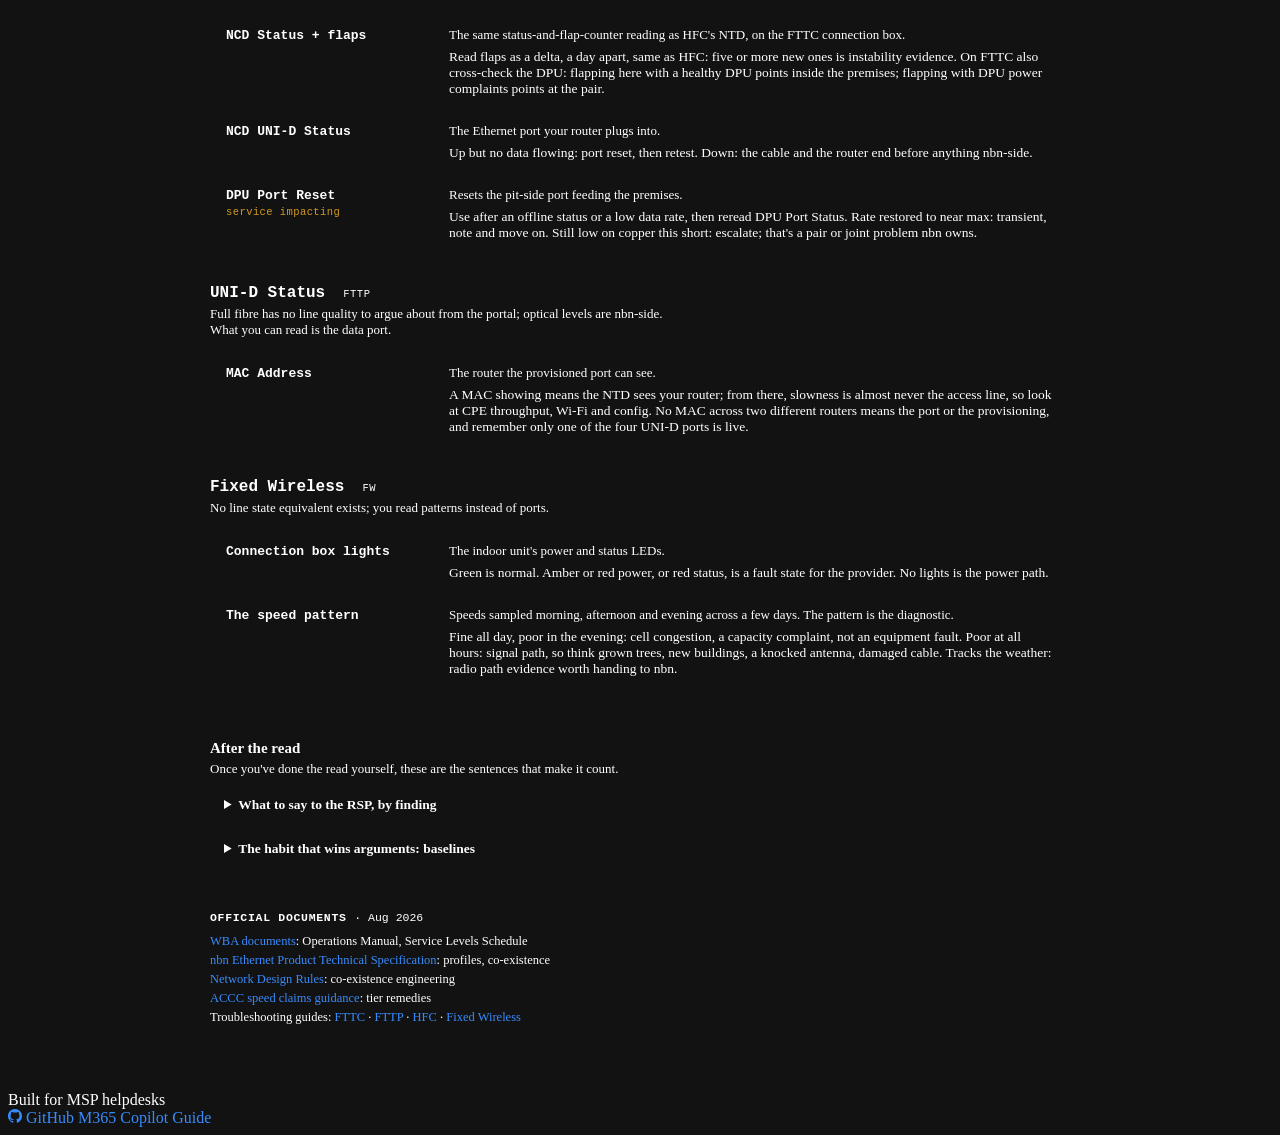
==== commit f8e1fd0d: "fix: render NBN Field Guide with the site's own header, tabs and footer The page shipped with a hand" ====
--- a/docs/nbn/index.html
+++ b/docs/nbn/index.html
@@ -5,37 +5,31 @@
 <meta name="viewport" content="width=device-width, initial-scale=1.0">
 <meta name="description" content="NBN Field Guide: a field-by-field reading reference for techs. Every field of every NBN test, in the order the portal shows them.">
 <title>NBN Field Guide · LRFA Tools</title>
+<link rel="icon" type="image/svg+xml" href="data:image/svg+xml,<svg xmlns='http://www.w3.org/2000/svg' viewBox='0 0 32 32'><rect width='32' height='32' rx='6' fill='%230d1117'/><text x='4' y='23' font-family='monospace' font-size='16' font-weight='700' fill='%23388bfd'>%3E_</text></svg>" />
+<link rel="stylesheet" href="/style.css" />
 <style>
   :root {
     color-scheme: dark;
-    --bg: #0d1117; --surface: #161b22; --card: #1c2128; --card-hover: #212830;
-    --border: #30363d; --border-sub: #21262d;
-    --text: #e6edf3; --sub: #8b949e; --sub2: #6e7681; --acc: #388bfd;
+    --acc: #388bfd;
     --mono: SFMono-Regular, Consolas, "Liberation Mono", Menlo, monospace;
   }
   * { box-sizing: border-box; }
-  body { margin: 0; background: var(--bg); color: var(--text); line-height: 1.55;
-    font-family: -apple-system, BlinkMacSystemFont, "Segoe UI", Roboto, Helvetica, Arial, sans-serif; }
   a { color: var(--acc); text-decoration: none; }
   a:hover { text-decoration: underline; }
 
-  header.site { display: flex; align-items: center; justify-content: space-between; background: var(--surface); border-bottom: 1px solid var(--border); padding: 12px 20px; position: sticky; top: 0; z-index: 5; }
-  .brand { display: flex; align-items: center; gap: 10px; }
-  .brand-icon { font-family: var(--mono); background: var(--card); border: 1px solid var(--border); border-radius: 6px; color: var(--acc); padding: 3px 7px; font-size: 14px; font-weight: 600; }
-  .brand h1 { font-size: 16px; margin: 0; font-weight: 600; }
-  .gh { color: var(--sub); font-size: 13px; border: 1px solid var(--border); border-radius: 6px; padding: 4px 10px; }
-  .gh:hover { color: var(--text); text-decoration: none; }
-  nav.tabs { display: flex; gap: 2px; padding: 10px 20px 0; border-bottom: 1px solid var(--border); overflow-x: auto; background: var(--bg); }
-  .tab { color: var(--sub); font-size: 13.5px; padding: 8px 12px 10px; border-bottom: 2px solid transparent; white-space: nowrap; }
-  .tab:hover { color: var(--text); text-decoration: none; }
-  .tab.on { color: var(--text); border-bottom-color: var(--acc); font-weight: 600; }
+  /* Site chrome comes from /style.css; only the bits it has no reason to know about live here. */
+  /* 1152px = the homepage's 1200px main column less its 24px side padding, so the
+     tab row lands on exactly the same x position as it does on the front page. */
+  .tabs { max-width: 1152px; margin: 0 auto 20px; }
+  .tabs .tab { text-decoration: none; white-space: nowrap; }
+  .tabs .tab:hover { text-decoration: none; }
 
   .wrap { max-width: 900px; margin: 0 auto; padding: 0 20px 64px; }
   .intro { padding: 18px 0 4px; }
   .intro h2 { font-size: 19px; margin: 0 0 6px; }
   .intro p { color: var(--sub); font-size: 14px; margin: 0; max-width: 68ch; }
 
-  .controls { display: flex; flex-wrap: wrap; align-items: center; gap: 10px; padding: 14px 0 4px; position: sticky; top: 49px; background: var(--bg); z-index: 4; border-bottom: 1px solid var(--border-sub); padding-bottom: 12px; }
+  .controls { display: flex; flex-wrap: wrap; align-items: center; gap: 10px; padding: 14px 0 4px; position: sticky; top: 62px; background: var(--bg); z-index: 4; border-bottom: 1px solid var(--border-sub); padding-bottom: 12px; }
   #q { flex: 1; min-width: 200px; background: var(--surface); border: 1px solid var(--border); border-radius: 8px; color: var(--text); font-size: 13.5px; padding: 8px 12px; }
   #q:focus { outline: none; border-color: var(--acc); }
   .hint { color: var(--sub2); font-size: 12px; white-space: nowrap; }
@@ -47,8 +41,8 @@
   section.test { margin-top: 30px; }
   .thead { display: flex; align-items: baseline; gap: 10px; flex-wrap: wrap; }
   .thead h3 { font-family: var(--mono); font-size: 16px; margin: 0; }
-  .badge { font-family: var(--mono); font-size: 10.5px; letter-spacing: 0.05em; color: var(--text); background: var(--card-hover); border: 1px solid var(--border); border-radius: 5px; padding: 1px 8px; }
-  .badge.si { border-color: #9e6a03; color: #d29922; background: transparent; }
+  .tbadge { font-family: var(--mono); font-size: 10.5px; letter-spacing: 0.05em; color: var(--text); background: var(--card-hover); border: 1px solid var(--border); border-radius: 5px; padding: 1px 8px; }
+  .tbadge.si { border-color: #9e6a03; color: #d29922; background: transparent; }
   .tsub { color: var(--sub2); font-size: 13px; margin: 4px 0 0; max-width: 70ch; }
   .tnote { color: var(--sub2); font-size: 12.5px; margin: 10px 0 0; max-width: 70ch; font-style: italic; }
 
@@ -80,7 +74,6 @@
   .docs h4 span { text-transform: none; letter-spacing: 0; font-weight: 400; }
   .docs ul { list-style: none; margin: 0; padding: 0; font-size: 12.5px; color: var(--sub2); }
   .docs li { padding: 2px 0; }
-  footer.site { border-top: 1px solid var(--border); color: var(--sub2); font-size: 12px; padding: 12px 20px; display: flex; justify-content: space-between; margin-top: 20px; }
   .empty { color: var(--sub2); font-size: 13px; padding: 14px 4px; }
   [hidden] { display: none !important; }
 
@@ -89,7 +82,7 @@
     .fname .fx { display: inline; margin-left: 6px; }
   }
   @media print {
-    header.site, nav.tabs, .controls, .deeper, footer.site { display: none; }
+    header, nav.tabs, .controls, .deeper, footer { display: none; }
     body { background: #fff; color: #111; }
     .fields, .after details { border-color: #bbb; background: #fff; }
     .field { border-color: #ddd; }
@@ -101,18 +94,29 @@
 </style>
 </head>
 <body>
-<header class="site">
-  <div class="brand"><span class="brand-icon">&gt;_</span><h1>LRFA Tools</h1></div>
-  <a class="gh" href="https://github.com/lachlanalston/SupportTools">GitHub</a>
+<header>
+  <div class="header-inner">
+    <div class="brand">
+      <span class="brand-icon">&gt;_</span>
+      <div>
+        <h1>LRFA Tools</h1>
+      </div>
+    </div>
+    <a class="github-link" href="https://github.com/lachlanalston/SupportTools" target="_blank" rel="noopener">
+      <svg viewBox="0 0 16 16" fill="currentColor" width="18" height="18"><path d="M8 0C3.58 0 0 3.58 0 8c0 3.54 2.29 6.53 5.47 7.59.4.07.55-.17.55-.38 0-.19-.01-.82-.01-1.49-2.01.37-2.53-.49-2.69-.94-.09-.23-.48-.94-.82-1.13-.28-.15-.68-.52-.01-.53.63-.01 1.08.58 1.23.82.72 1.21 1.87.87 2.33.66.07-.52.28-.87.51-1.07-1.78-.2-3.64-.89-3.64-3.95 0-.87.31-1.59.82-2.15-.08-.2-.36-1.02.08-2.12 0 0 .67-.21 2.2.82.64-.18 1.32-.27 2-.27.68 0 1.36.09 2 .27 1.53-1.04 2.2-.82 2.2-.82.44 1.1.16 1.92.08 2.12.51.56.82 1.27.82 2.15 0 3.07-1.87 3.75-3.65 3.95.29.25.54.73.54 1.48 0 1.07-.01 1.93-.01 2.2 0 .21.15.46.55.38A8.013 8.013 0 0016 8c0-4.42-3.58-8-8-8z"/></svg>
+      GitHub
+    </a>
+  </div>
 </header>
-<nav class="tabs">
-  <a class="tab" href="/">Scripts</a>
-  <a class="tab" href="/">Commands</a>
-  <a class="tab" href="/">Shortcuts</a>
-  <a class="tab" href="/">DNS</a>
-  <a class="tab" href="/">Bookmarks</a>
-  <a class="tab" href="/">RFCs</a>
-  <a class="tab on" href="/nbn/">NBN</a>
+
+<nav class="tabs" role="tablist">
+  <a class="tab" href="/#scripts">Scripts</a>
+  <a class="tab" href="/#commands">Commands</a>
+  <a class="tab" href="/#shortcuts">Shortcuts</a>
+  <a class="tab" href="/#dns">DNS</a>
+  <a class="tab" href="/#bookmarks">Bookmarks</a>
+  <a class="tab" href="/#rfcs">RFCs</a>
+  <a class="tab active" href="/nbn/">NBN</a>
 </nav>
 <div class="wrap">
 
@@ -135,7 +139,7 @@
   </div>
 
   <section class="test" data-tech="fttn">
-    <div class="thead"><h3>Line State</h3><span class="badge">FTTN / FTTB</span><span class="badge si">service impacting</span></div>
+    <div class="thead"><h3>Line State</h3><span class="tbadge">FTTN / FTTB</span><span class="tbadge si">service impacting</span></div>
     <p class="tsub">A snapshot of the node port as the DSLAM sees your line. The modem must be in sync or the numbers mean nothing. Read top to bottom; the result is a story, not a scorecard.</p>
     <div class="fields">
 
@@ -246,7 +250,7 @@
   </section>
 
   <section class="test" data-tech="fttn">
-    <div class="thead"><h3>Stability Profile</h3><span class="badge">FTTN / FTTB</span><span class="badge si">service impacting</span></div>
+    <div class="thead"><h3>Stability Profile</h3><span class="tbadge">FTTN / FTTB</span><span class="tbadge si">service impacting</span></div>
     <p class="tsub">Not a measurement: an intervention. Applies a more conservative profile (higher target margin, interleaving, retransmission) that trades speed for holding sync.</p>
     <div class="fields">
       <div class="field" data-k="stability profile apply 48 hours speed drop interleaving">
@@ -267,7 +271,7 @@
   </section>
 
   <section class="test" data-tech="all">
-    <div class="thead"><h3>Loopback</h3><span class="badge">ALL TECH</span><span class="badge si">service impacting</span></div>
+    <div class="thead"><h3>Loopback</h3><span class="tbadge">ALL TECH</span><span class="tbadge si">service impacting</span></div>
     <p class="tsub">Sends a small burst of data from the network side to the premises equipment and back.</p>
     <div class="fields">
       <div class="field" data-k="loopback result passed failed completed">
@@ -288,7 +292,7 @@
   </section>
 
   <section class="test" data-tech="all">
-    <div class="thead"><h3>Connection tests</h3><span class="badge">ALL TECH</span></div>
+    <div class="thead"><h3>Connection tests</h3><span class="tbadge">ALL TECH</span></div>
     <p class="tsub">The blunt instruments. Each one answers a smaller question than techs usually credit it with.</p>
     <div class="fields">
       <div class="field" data-k="check connection online status provider not connected">
@@ -316,7 +320,7 @@
   </section>
 
   <section class="test" data-tech="hfc">
-    <div class="thead"><h3>NTD Status</h3><span class="badge">HFC</span></div>
+    <div class="thead"><h3>NTD Status</h3><span class="tbadge">HFC</span></div>
     <p class="tsub">Operational check on the coax connection box. On HFC you can't see RF levels or segment noise; the flap counter is your window.</p>
     <div class="fields">
       <div class="field" data-k="ntd status hfc fail power">
@@ -344,7 +348,7 @@
   </section>
 
   <section class="test" data-tech="fttc">
-    <div class="thead"><h3>DPU / NCD Status</h3><span class="badge">FTTC</span></div>
+    <div class="thead"><h3>DPU / NCD Status</h3><span class="tbadge">FTTC</span></div>
     <p class="tsub">One fact explains most FTTC results: the pit unit (DPU) is reverse powered by the NCD inside the premises, over the copper pair.</p>
     <div class="fields">
       <div class="field" data-k="dpu status offline pit power reverse fttc">
@@ -386,7 +390,7 @@
   </section>
 
   <section class="test" data-tech="fttp">
-    <div class="thead"><h3>UNI-D Status</h3><span class="badge">FTTP</span></div>
+    <div class="thead"><h3>UNI-D Status</h3><span class="tbadge">FTTP</span></div>
     <p class="tsub">Full fibre has no line quality to argue about from the portal; optical levels are nbn-side. What you can read is the data port.</p>
     <div class="fields">
       <div class="field" data-k="uni-d mac address port provisioned fttp ntd">
@@ -400,7 +404,7 @@
   </section>
 
   <section class="test" data-tech="fw">
-    <div class="thead"><h3>Fixed Wireless</h3><span class="badge">FW</span></div>
+    <div class="thead"><h3>Fixed Wireless</h3><span class="tbadge">FW</span></div>
     <p class="tsub">No line state equivalent exists; you read patterns instead of ports.</p>
     <div class="fields">
       <div class="field" data-k="fixed wireless lights power status odu">
@@ -457,7 +461,18 @@
     </ul>
   </div>
 </div>
-<footer class="site"><span>Built for MSP helpdesks</span><span><a class="gh" href="/">Back to LRFA Tools</a></span></footer>
+<footer>
+  <div class="footer-inner">
+    <span class="footer-copy">Built for MSP helpdesks</span>
+    <div class="footer-links">
+      <a href="https://github.com/lachlanalston/SupportTools" target="_blank" rel="noopener">
+        <svg viewBox="0 0 16 16" fill="currentColor" width="14" height="14"><path d="M8 0C3.58 0 0 3.58 0 8c0 3.54 2.29 6.53 5.47 7.59.4.07.55-.17.55-.38 0-.19-.01-.82-.01-1.49-2.01.37-2.53-.49-2.69-.94-.09-.23-.48-.94-.82-1.13-.28-.15-.68-.52-.01-.53.63-.01 1.08.58 1.23.82.72 1.21 1.87.87 2.33.66.07-.52.28-.87.51-1.07-1.78-.2-3.64-.89-3.64-3.95 0-.87.31-1.59.82-2.15-.08-.2-.36-1.02.08-2.12 0 0 .67-.21 2.2.82.64-.18 1.32-.27 2-.27.68 0 1.36.09 2 .27 1.53-1.04 2.2-.82 2.2-.82.44 1.1.16 1.92.08 2.12.51.56.82 1.27.82 2.15 0 3.07-1.87 3.75-3.65 3.95.29.25.54.73.54 1.48 0 1.07-.01 1.93-.01 2.2 0 .21.15.46.55.38A8.013 8.013 0 0016 8c0-4.42-3.58-8-8-8z"/></svg>
+        GitHub
+      </a>
+      <a href="/copilot.html">M365 Copilot Guide</a>
+    </div>
+  </div>
+</footer>
 <script>
 (function () {
   "use strict";
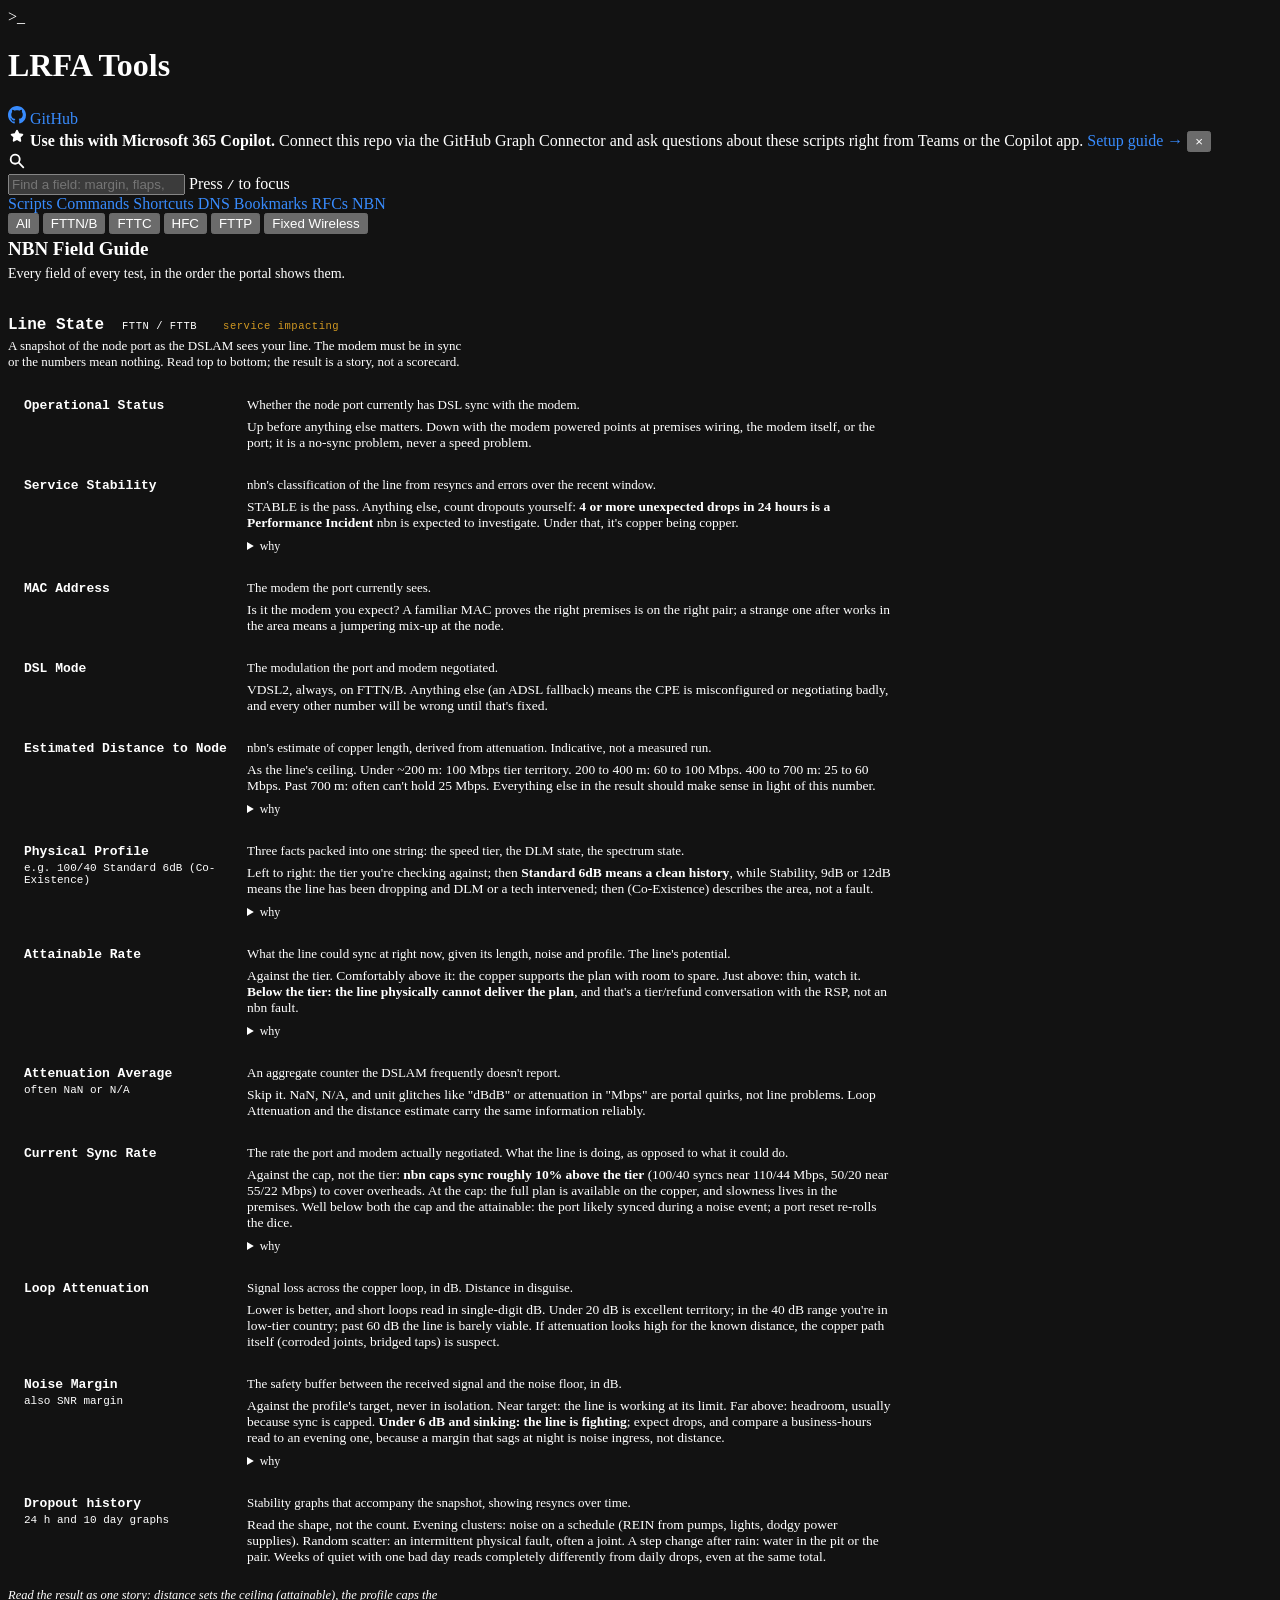
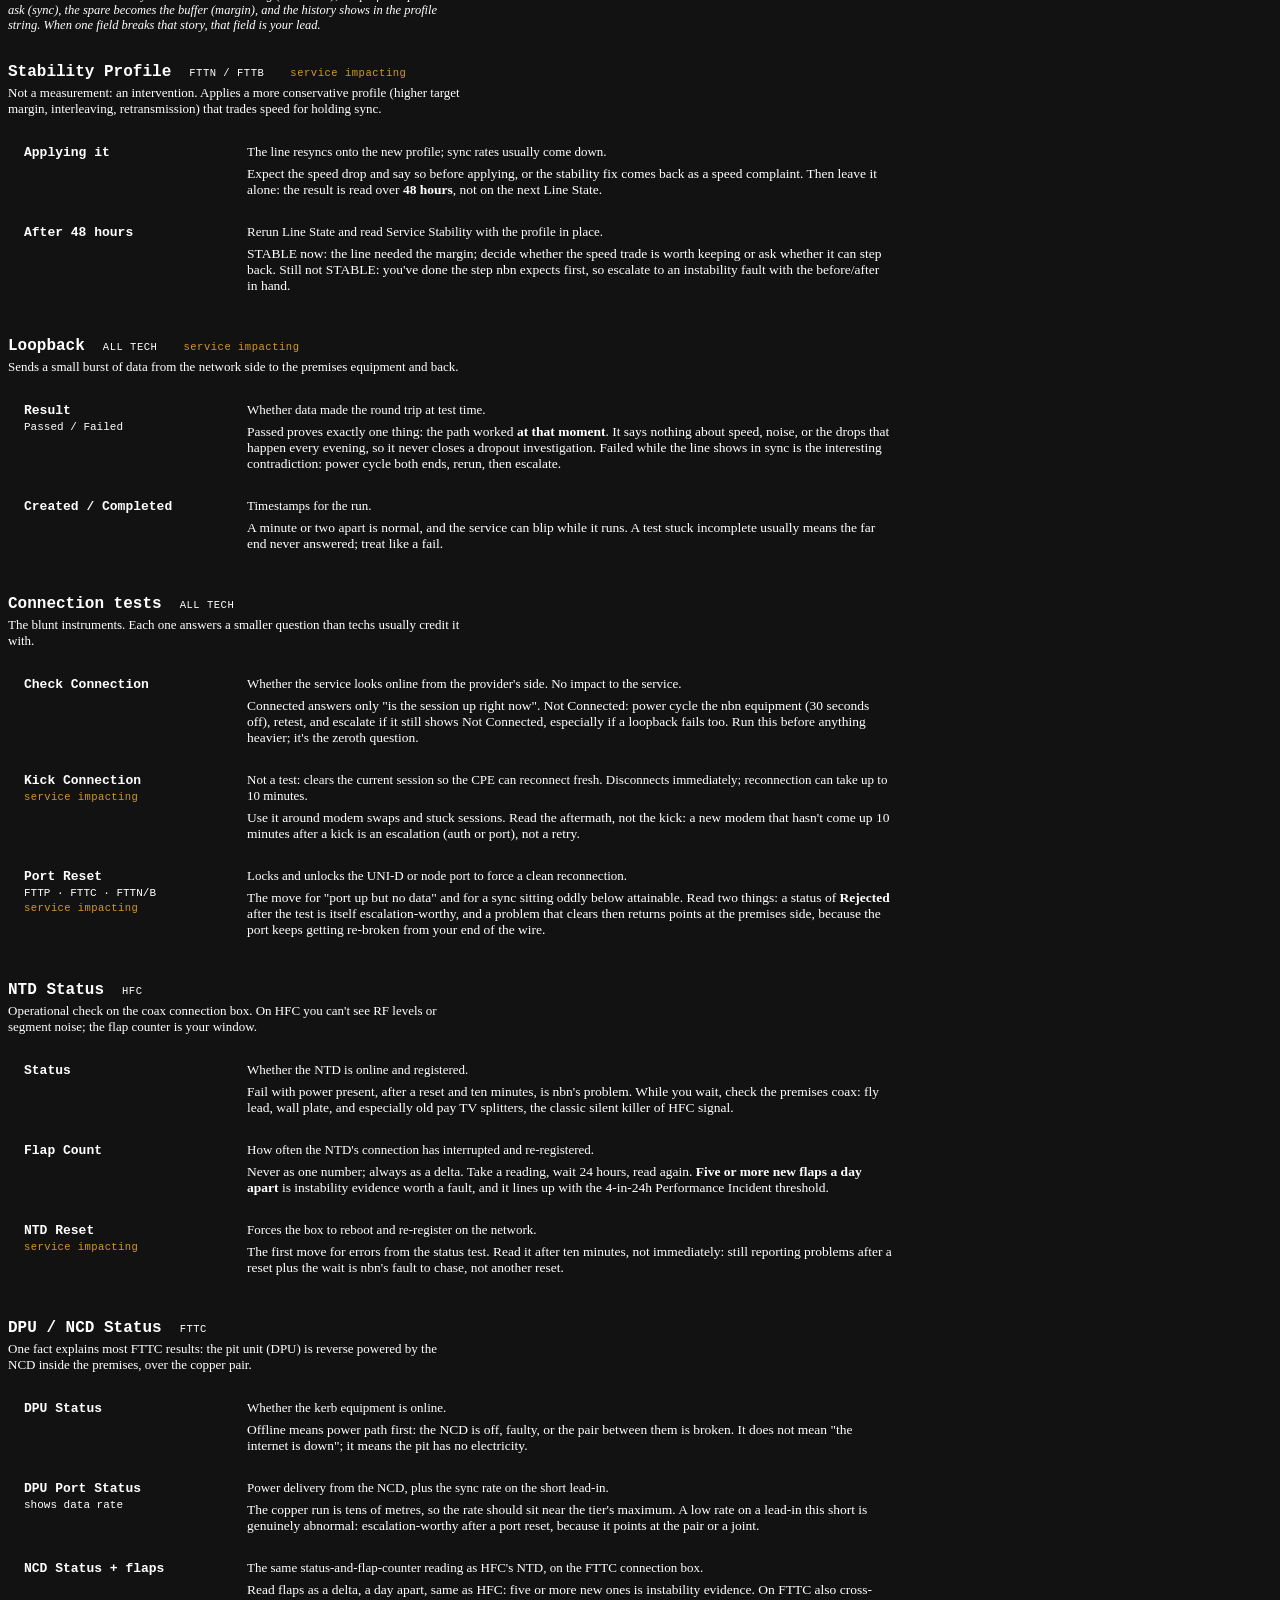
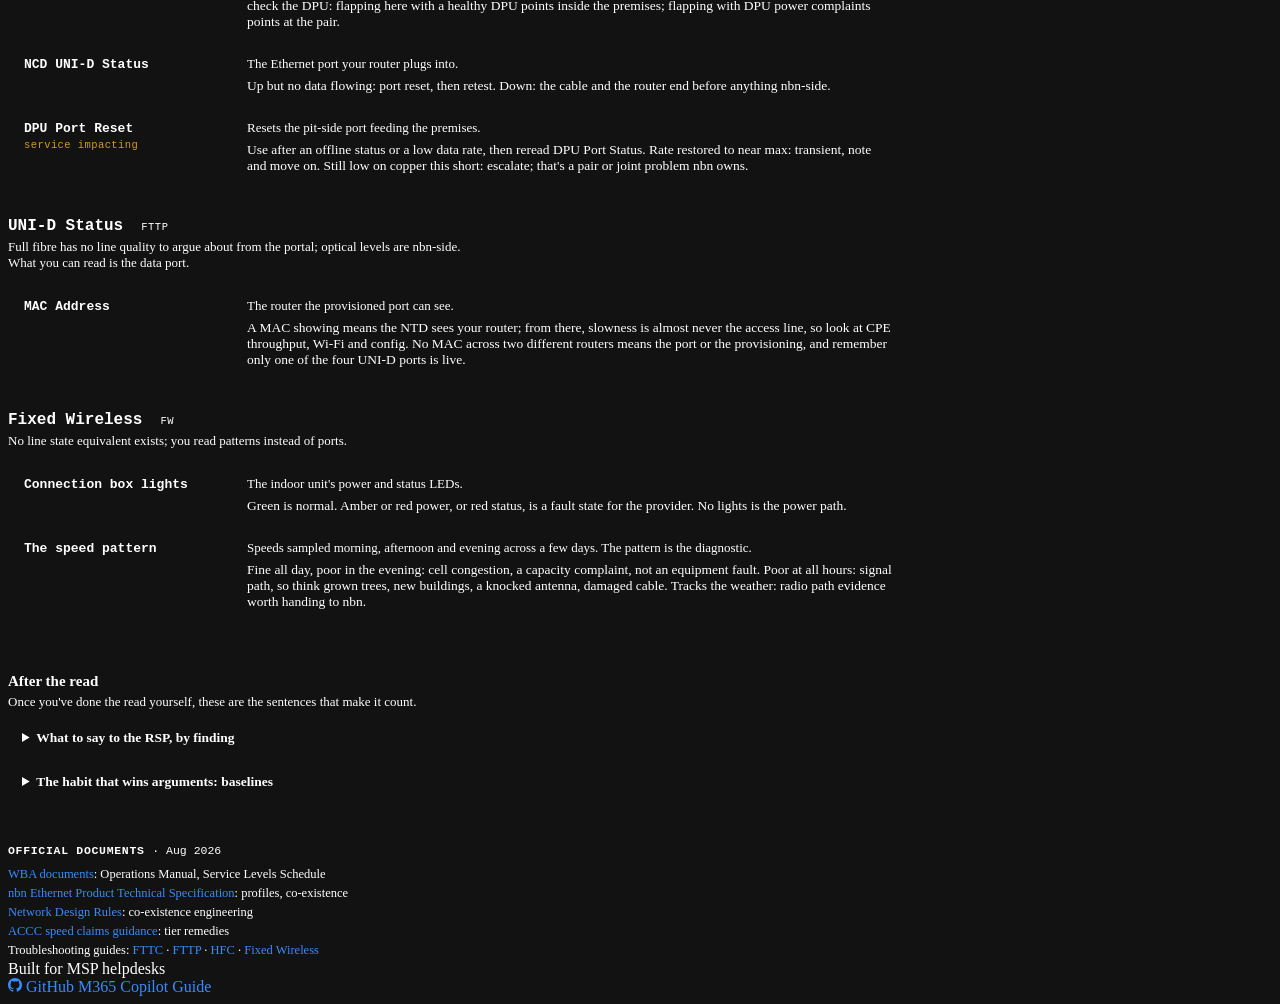
==== commit 1a2c8bdf: "fix: give the NBN guide the front page's full header stack The chrome matched but its vertical order" ====
--- a/docs/nbn/index.html
+++ b/docs/nbn/index.html
@@ -17,26 +17,17 @@
   a { color: var(--acc); text-decoration: none; }
   a:hover { text-decoration: underline; }
 
-  /* Site chrome comes from /style.css; only the bits it has no reason to know about live here. */
-  /* 1152px = the homepage's 1200px main column less its 24px side padding, so the
-     tab row lands on exactly the same x position as it does on the front page. */
-  .tabs { max-width: 1152px; margin: 0 auto 20px; }
+  /* The header, banner, search bar, tab row, filter chips and footer are the
+     front page's markup driven by /style.css, so the two pages share one chrome.
+     Only the guide's own body styling lives here. */
   .tabs .tab { text-decoration: none; white-space: nowrap; }
   .tabs .tab:hover { text-decoration: none; }
 
-  .wrap { max-width: 900px; margin: 0 auto; padding: 0 20px 64px; }
-  .intro { padding: 18px 0 4px; }
+  /* Flush left with the tab row and chips above it; capped for line length. */
+  .wrap { max-width: 900px; margin: 0; padding: 0; }
+  .intro { padding: 4px 0; }
   .intro h2 { font-size: 19px; margin: 0 0 6px; }
   .intro p { color: var(--sub); font-size: 14px; margin: 0; max-width: 68ch; }
-
-  .controls { display: flex; flex-wrap: wrap; align-items: center; gap: 10px; padding: 14px 0 4px; position: sticky; top: 62px; background: var(--bg); z-index: 4; border-bottom: 1px solid var(--border-sub); padding-bottom: 12px; }
-  #q { flex: 1; min-width: 200px; background: var(--surface); border: 1px solid var(--border); border-radius: 8px; color: var(--text); font-size: 13.5px; padding: 8px 12px; }
-  #q:focus { outline: none; border-color: var(--acc); }
-  .hint { color: var(--sub2); font-size: 12px; white-space: nowrap; }
-  .hint kbd { background: var(--card); border: 1px solid var(--border); border-radius: 4px; padding: 0 5px; font-family: var(--mono); font-size: 11px; }
-  .chips { display: flex; flex-wrap: wrap; gap: 8px; }
-  .chip { font-size: 12px; color: var(--sub); background: var(--surface); border: 1px solid var(--border); border-radius: 999px; padding: 3px 12px; cursor: pointer; user-select: none; }
-  .chip.on { background: var(--card-hover); border-color: var(--acc); color: var(--text); }
 
   section.test { margin-top: 30px; }
   .thead { display: flex; align-items: baseline; gap: 10px; flex-wrap: wrap; }
@@ -82,7 +73,7 @@
     .fname .fx { display: inline; margin-left: 6px; }
   }
   @media print {
-    header, nav.tabs, .controls, .deeper, footer { display: none; }
+    header, nav.tabs, .copilot-banner, .search-bar-wrap, .filters, .deeper, footer { display: none; }
     body { background: #fff; color: #111; }
     .fields, .after details { border-color: #bbb; background: #fff; }
     .field { border-color: #ddd; }
@@ -109,33 +100,83 @@
   </div>
 </header>
 
-<nav class="tabs" role="tablist">
-  <a class="tab" href="/#scripts">Scripts</a>
-  <a class="tab" href="/#commands">Commands</a>
-  <a class="tab" href="/#shortcuts">Shortcuts</a>
-  <a class="tab" href="/#dns">DNS</a>
-  <a class="tab" href="/#bookmarks">Bookmarks</a>
-  <a class="tab" href="/#rfcs">RFCs</a>
-  <a class="tab active" href="/nbn/">NBN</a>
-</nav>
+<div class="copilot-banner">
+  <div class="copilot-banner-inner">
+    <span class="copilot-banner-icon">
+      <svg viewBox="0 0 20 20" fill="none" width="18" height="18" xmlns="http://www.w3.org/2000/svg">
+        <path d="M10 2a1 1 0 0 1 .894.553l1.618 3.273 3.607.525a1 1 0 0 1 .554 1.706l-2.612 2.545.617 3.594a1 1 0 0 1-1.451 1.054L10 13.347l-3.227 1.697a1 1 0 0 1-1.451-1.054l.617-3.594L3.327 8.057a1 1 0 0 1 .554-1.706l3.607-.525L9.106 2.553A1 1 0 0 1 10 2Z" fill="currentColor"/>
+      </svg>
+    </span>
+    <span class="copilot-banner-text">
+      <strong>Use this with Microsoft 365 Copilot.</strong>
+      Connect this repo via the GitHub Graph Connector and ask questions about these scripts right from Teams or the Copilot app.
+    </span>
+    <a class="copilot-banner-link" href="/copilot.html">
+      Setup guide &rarr;
+    </a>
+    <button class="copilot-banner-dismiss" id="copilot-banner-dismiss" aria-label="Dismiss">&times;</button>
+  </div>
+</div>
+
+<main>
+
+  <div class="search-bar-wrap">
+    <div class="search-icon">
+      <svg viewBox="0 0 20 20" fill="currentColor" width="18" height="18"><path fill-rule="evenodd" d="M8 4a4 4 0 100 8 4 4 0 000-8zM2 8a6 6 0 1110.89 3.476l4.817 4.817a1 1 0 01-1.414 1.414l-4.816-4.816A6 6 0 012 8z" clip-rule="evenodd"/></svg>
+    </div>
+    <input
+      type="search"
+      id="q"
+      class="search-input"
+      placeholder="Find a field: margin, flaps, attainable…"
+      autocomplete="off"
+      spellcheck="false"
+    />
+    <span class="search-hint">Press <kbd>/</kbd> to focus</span>
+  </div>
+
+  <nav class="tabs" role="tablist">
+    <a class="tab" href="/#scripts">
+      Scripts
+      <span class="tab-count" id="count-scripts" hidden></span>
+    </a>
+    <a class="tab" href="/#commands">
+      Commands
+      <span class="tab-count" id="count-commands" hidden></span>
+    </a>
+    <a class="tab" href="/#shortcuts">
+      Shortcuts
+      <span class="tab-count" id="count-shortcuts" hidden></span>
+    </a>
+    <a class="tab" href="/#dns">
+      DNS
+      <span class="tab-count" id="count-dns" hidden></span>
+    </a>
+    <a class="tab" href="/#bookmarks">
+      Bookmarks
+      <span class="tab-count" id="count-bookmarks" hidden></span>
+    </a>
+    <a class="tab" href="/#rfcs">
+      RFCs
+      <span class="tab-count" id="count-rfcs" hidden></span>
+    </a>
+    <a class="tab active" href="/nbn/">NBN</a>
+  </nav>
+
+  <div class="filters" id="techchips">
+    <button class="filter-chip active" data-tech="all">All</button>
+    <button class="filter-chip" data-tech="fttn">FTTN/B</button>
+    <button class="filter-chip" data-tech="fttc">FTTC</button>
+    <button class="filter-chip" data-tech="hfc">HFC</button>
+    <button class="filter-chip" data-tech="fttp">FTTP</button>
+    <button class="filter-chip" data-tech="fw">Fixed Wireless</button>
+  </div>
+
 <div class="wrap">
 
   <div class="intro">
     <h2>NBN Field Guide</h2>
     <p>Every field of every test, in the order the portal shows them.</p>
-  </div>
-
-  <div class="controls">
-    <input type="search" id="q" placeholder="Find a field: margin, flaps, attainable…">
-    <span class="hint">Press <kbd>/</kbd> to focus</span>
-    <div class="chips" id="techchips">
-      <span class="chip on" data-tech="all">All</span>
-      <span class="chip" data-tech="fttn">FTTN/B</span>
-      <span class="chip" data-tech="fttc">FTTC</span>
-      <span class="chip" data-tech="hfc">HFC</span>
-      <span class="chip" data-tech="fttp">FTTP</span>
-      <span class="chip" data-tech="fw">Fixed Wireless</span>
-    </div>
   </div>
 
   <section class="test" data-tech="fttn">
@@ -461,6 +502,9 @@
     </ul>
   </div>
 </div>
+
+</main>
+
 <footer>
   <div class="footer-inner">
     <span class="footer-copy">Built for MSP helpdesks</span>
@@ -499,10 +543,10 @@
   }
   $("#q").addEventListener("input", apply);
   $("#techchips").addEventListener("click", function (e) {
-    var chip = e.target.closest(".chip");
+    var chip = e.target.closest(".filter-chip");
     if (!chip) return;
     activeTech = chip.getAttribute("data-tech");
-    all("#techchips .chip").forEach(function (c) { c.classList.toggle("on", c === chip); });
+    all("#techchips .filter-chip").forEach(function (c) { c.classList.toggle("active", c === chip); });
     apply();
   });
   document.addEventListener("keydown", function (e) {
@@ -510,6 +554,37 @@
       e.preventDefault(); $("#q").focus();
     }
   });
+
+  // Same dismiss state as the front page, so the banner does not come back here
+  // after being dismissed there.
+  var BANNER_KEY = "copilot-banner-dismissed";
+  var banner = $(".copilot-banner");
+  var dismiss = $("#copilot-banner-dismiss");
+  if (banner && localStorage.getItem(BANNER_KEY)) banner.hidden = true;
+  if (dismiss) dismiss.addEventListener("click", function () {
+    banner.hidden = true;
+    localStorage.setItem(BANNER_KEY, "1");
+  });
+
+  // The tab counts the front page shows, read from the same data files. Pills stay
+  // hidden if the fetch fails rather than showing a wrong number.
+  function fill(id, n) {
+    var el = document.getElementById(id);
+    if (!el) return;
+    el.textContent = n;
+    el.hidden = false;
+  }
+  Promise.all(["scripts", "commands", "dns", "bookmarks", "rfcs"].map(function (name) {
+    return fetch("/data/" + name + ".json").then(function (r) { return r.json(); });
+  })).then(function (res) {
+    var scripts = res[0], commands = res[1], dns = res[2], bookmarks = res[3], rfcs = res[4];
+    fill("count-scripts", scripts.length);
+    fill("count-commands", commands.filter(function (c) { return c.type !== "shortcut"; }).length);
+    fill("count-shortcuts", commands.filter(function (c) { return c.type === "shortcut"; }).length);
+    fill("count-dns", dns.length);
+    fill("count-bookmarks", bookmarks.length);
+    fill("count-rfcs", rfcs.length);
+  }).catch(function () { /* pills stay hidden */ });
 })();
 </script>
 </body>
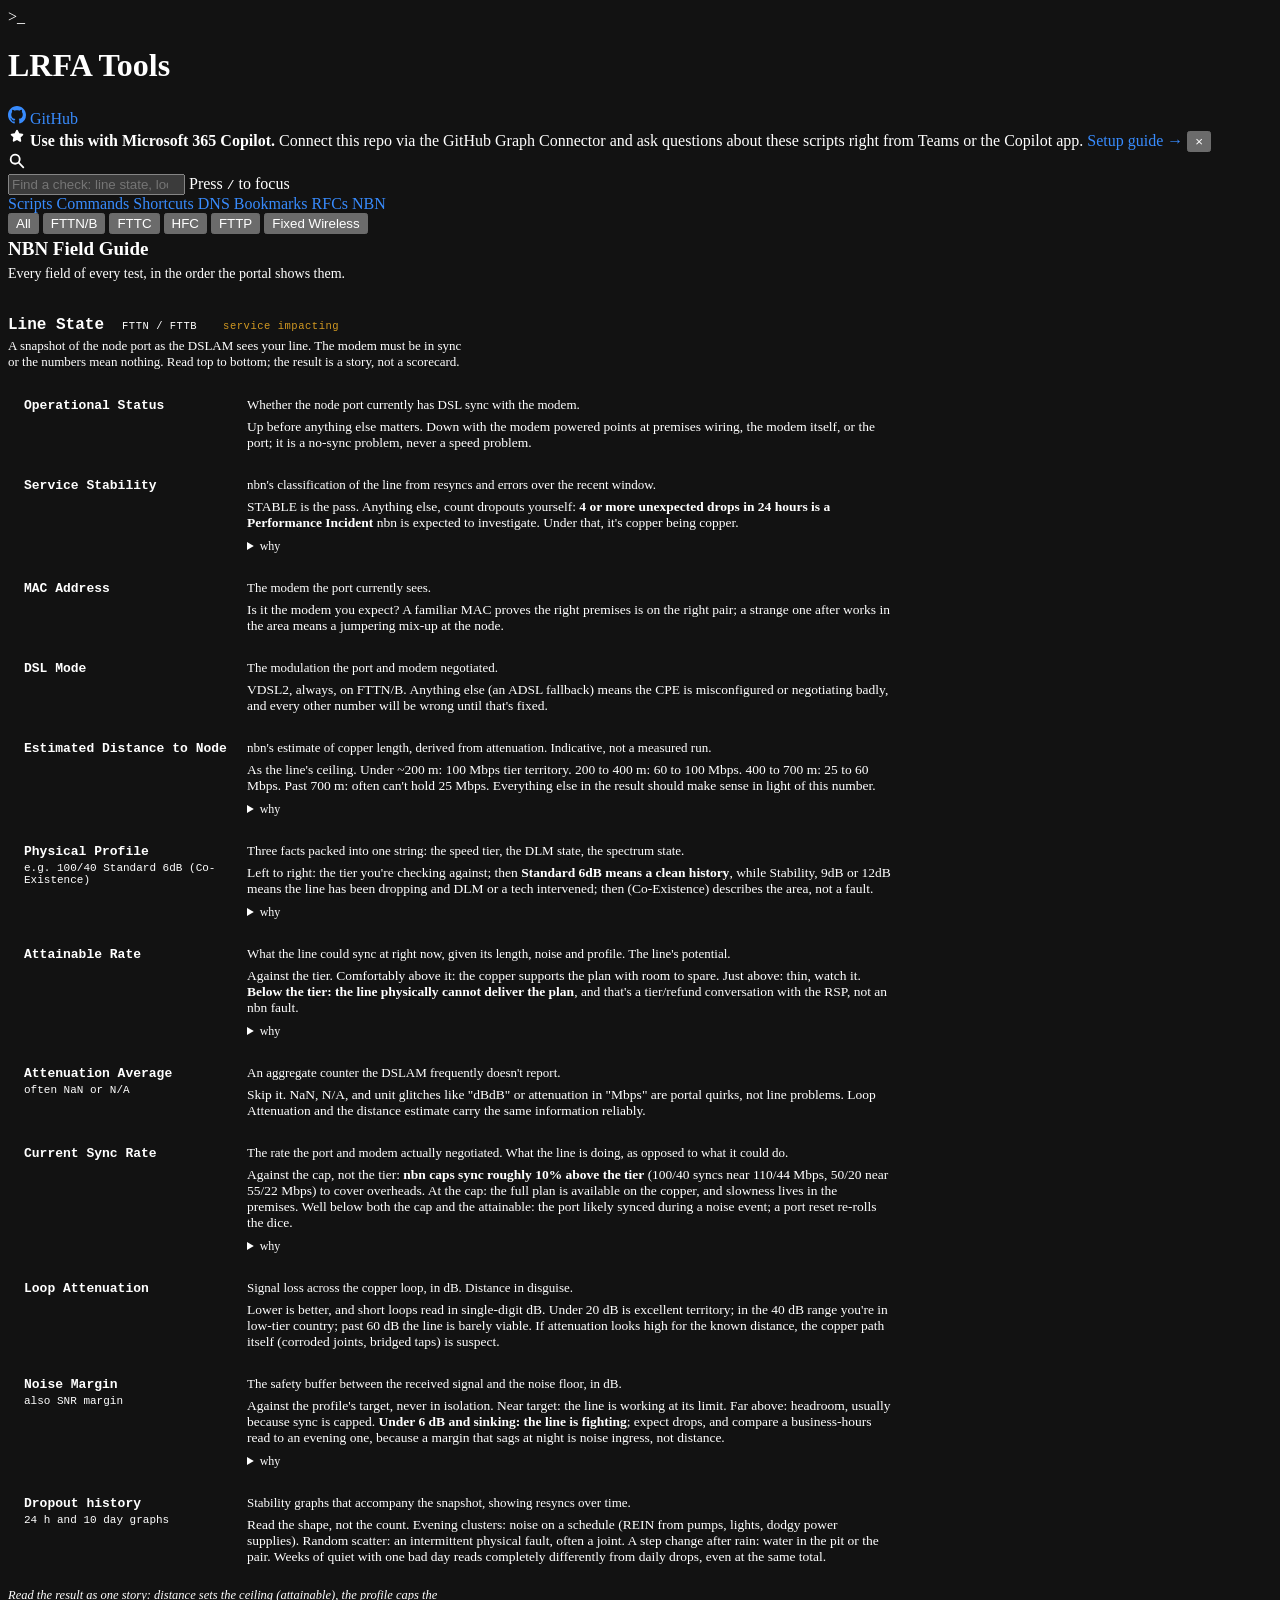
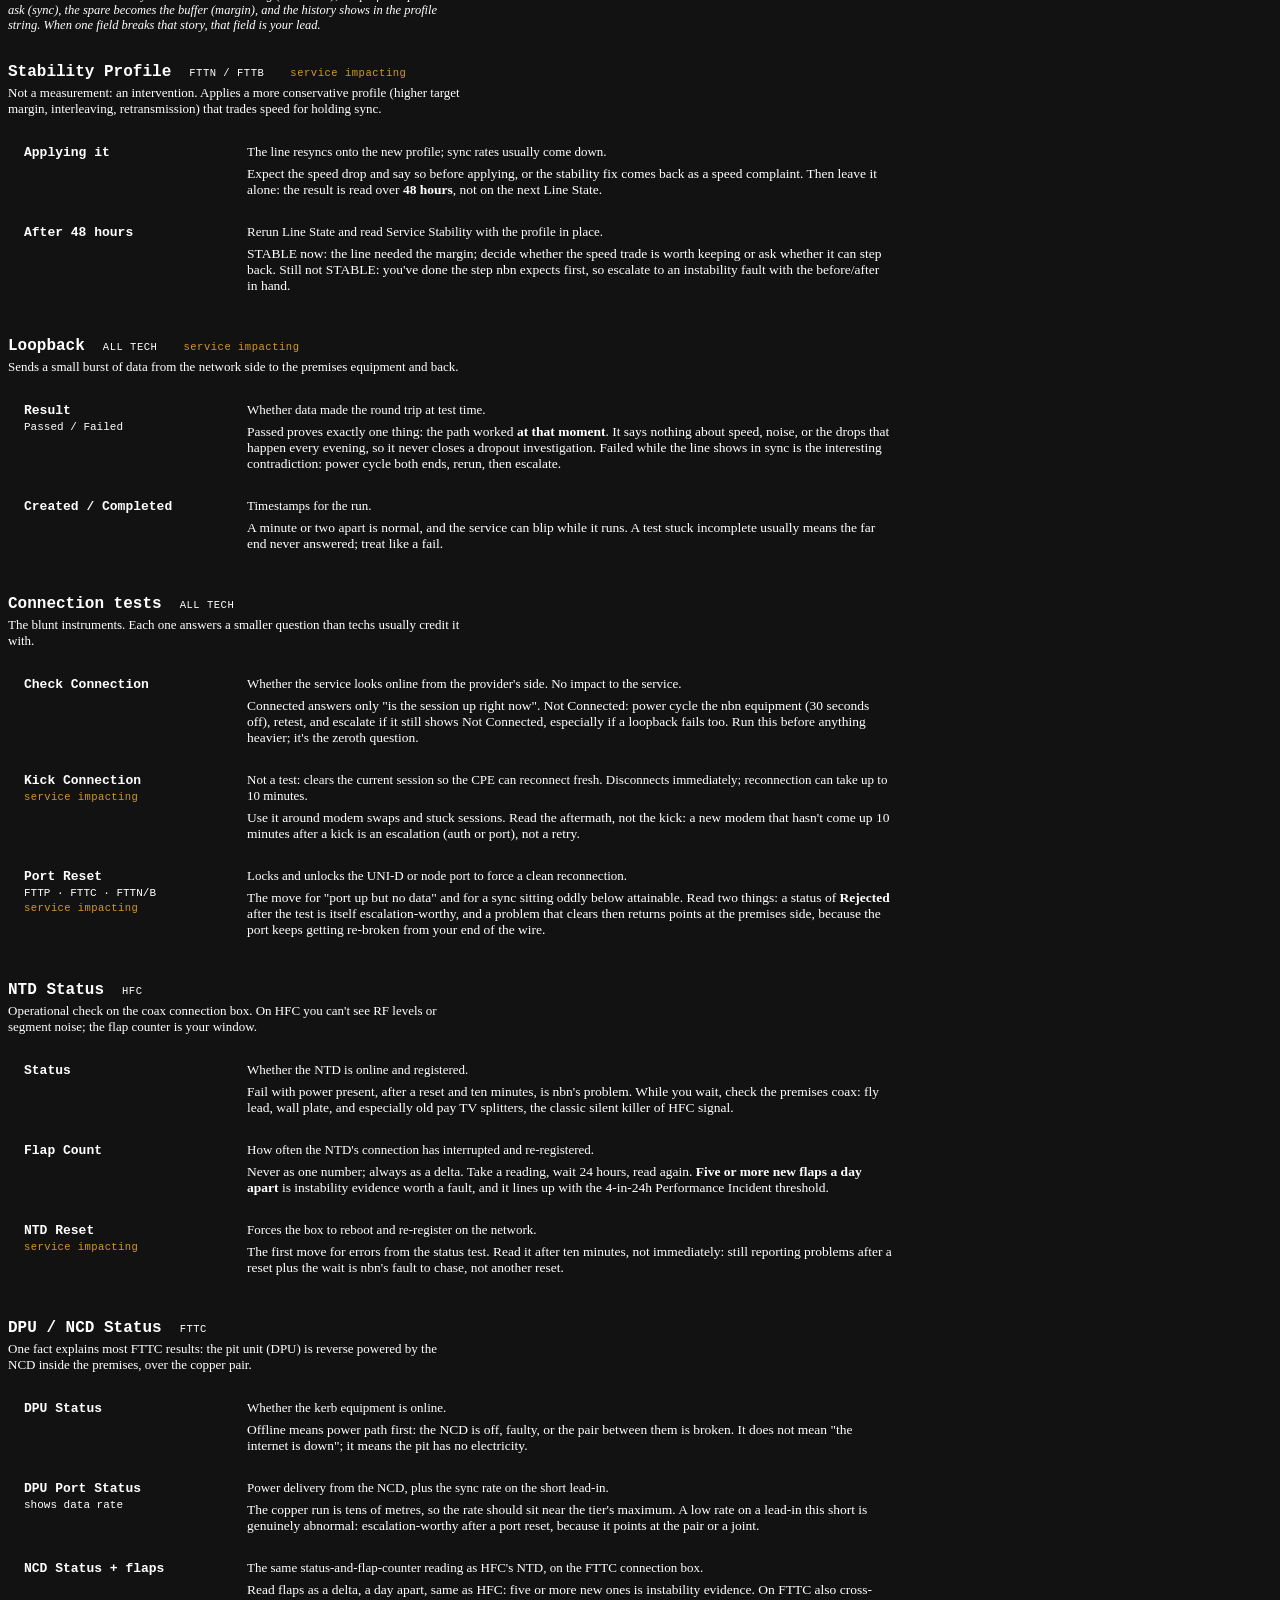
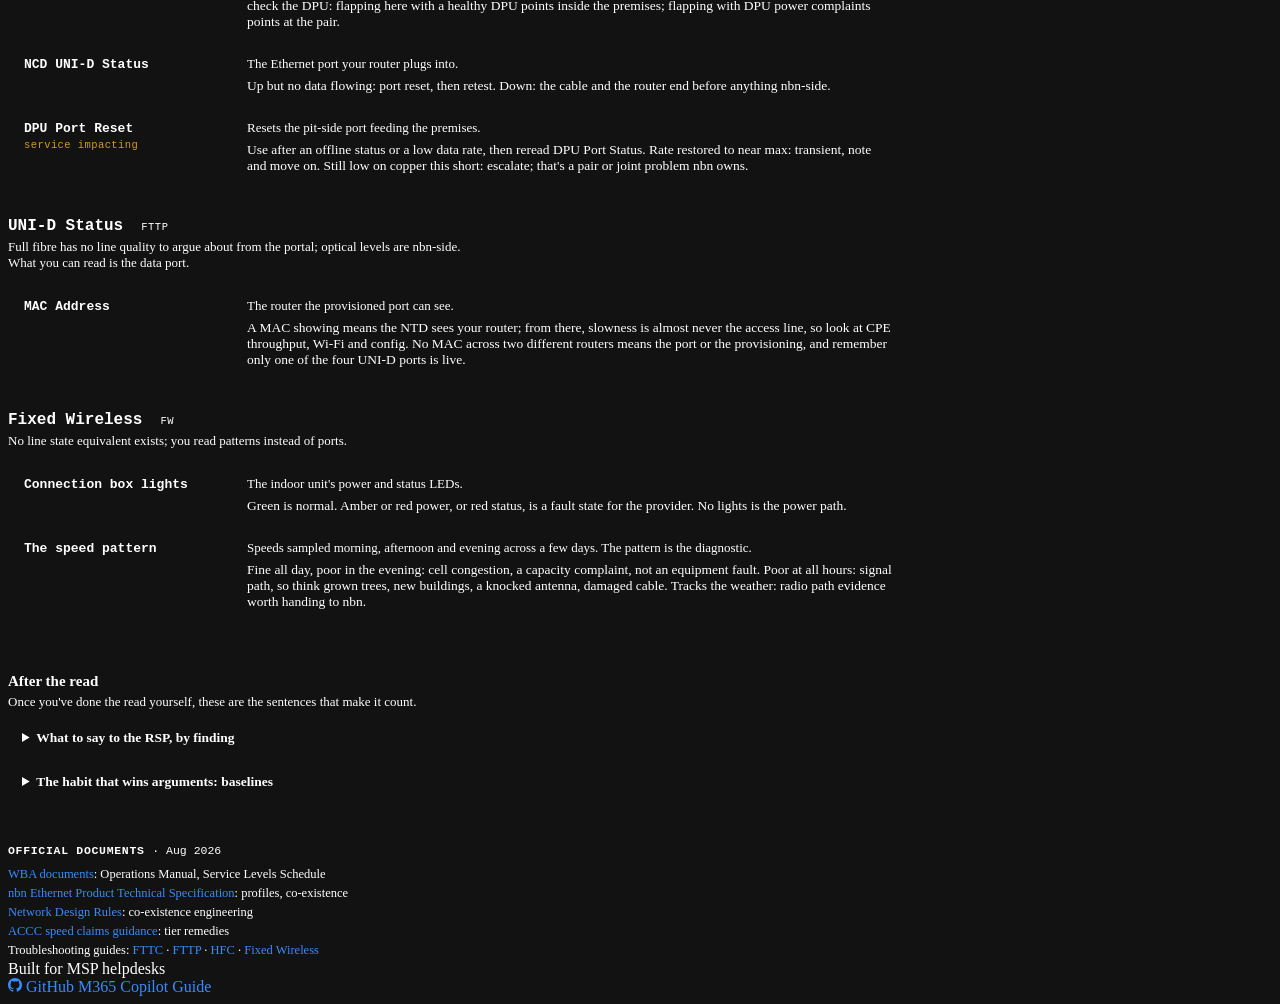
==== commit 0e431041: "fix: make the NBN guide search return whole checks Search filtered individual fields, so a query lef" ====
--- a/docs/nbn/index.html
+++ b/docs/nbn/index.html
@@ -128,7 +128,7 @@
       type="search"
       id="q"
       class="search-input"
-      placeholder="Find a field: margin, flaps, attainable…"
+      placeholder="Find a check: line state, loopback, NTD status…"
       autocomplete="off"
       spellcheck="false"
     />
@@ -178,6 +178,8 @@
     <h2>NBN Field Guide</h2>
     <p>Every field of every test, in the order the portal shows them.</p>
   </div>
+
+  <p class="empty" id="empty" hidden>No check matches that. Search a check name like <strong>loopback</strong>, or anything inside one, like <strong>margin</strong>.</p>
 
   <section class="test" data-tech="fttn">
     <div class="thead"><h3>Line State</h3><span class="tbadge">FTTN / FTTB</span><span class="tbadge si">service impacting</span></div>
@@ -524,22 +526,27 @@
   var all = function (s) { return Array.prototype.slice.call(document.querySelectorAll(s)); };
   var activeTech = "all";
 
+  // A check is the unit of a search result. The haystack covers everything inside
+  // the check — its name, its blurb, every field and the keywords on them — but a
+  // match shows the whole check, never a subset of its fields, because reading a
+  // field in isolation from the rest of its test is how people misread these.
+  var checks = all("section.test").map(function (sec) {
+    var keys = Array.prototype.map.call(sec.querySelectorAll(".field"), function (f) {
+      return f.getAttribute("data-k") || "";
+    }).join(" ");
+    return { el: sec, tech: sec.getAttribute("data-tech"), hay: (keys + " " + sec.textContent).toLowerCase() };
+  });
+
   function apply() {
     var q = $("#q").value.trim().toLowerCase();
-    all("section.test").forEach(function (sec) {
-      var secTech = sec.getAttribute("data-tech");
-      var techOk = activeTech === "all" || secTech === "all" || secTech === activeTech;
-      var shown = 0;
-      all(".field", sec);
-      Array.prototype.forEach.call(sec.querySelectorAll(".field"), function (f) {
-        var hayEl = f.querySelector(".fname");
-        var hay = ((f.getAttribute("data-k") || "") + " " + f.textContent).toLowerCase();
-        var ok = techOk && (!q || hay.indexOf(q) !== -1);
-        f.hidden = !ok;
-        if (ok) shown++;
-      });
-      sec.hidden = !(techOk && shown > 0);
+    var shown = 0;
+    checks.forEach(function (c) {
+      var techOk = activeTech === "all" || c.tech === "all" || c.tech === activeTech;
+      var ok = techOk && (!q || c.hay.indexOf(q) !== -1);
+      c.el.hidden = !ok;
+      if (ok) shown++;
     });
+    $("#empty").hidden = shown > 0;
   }
   $("#q").addEventListener("input", apply);
   $("#techchips").addEventListener("click", function (e) {
